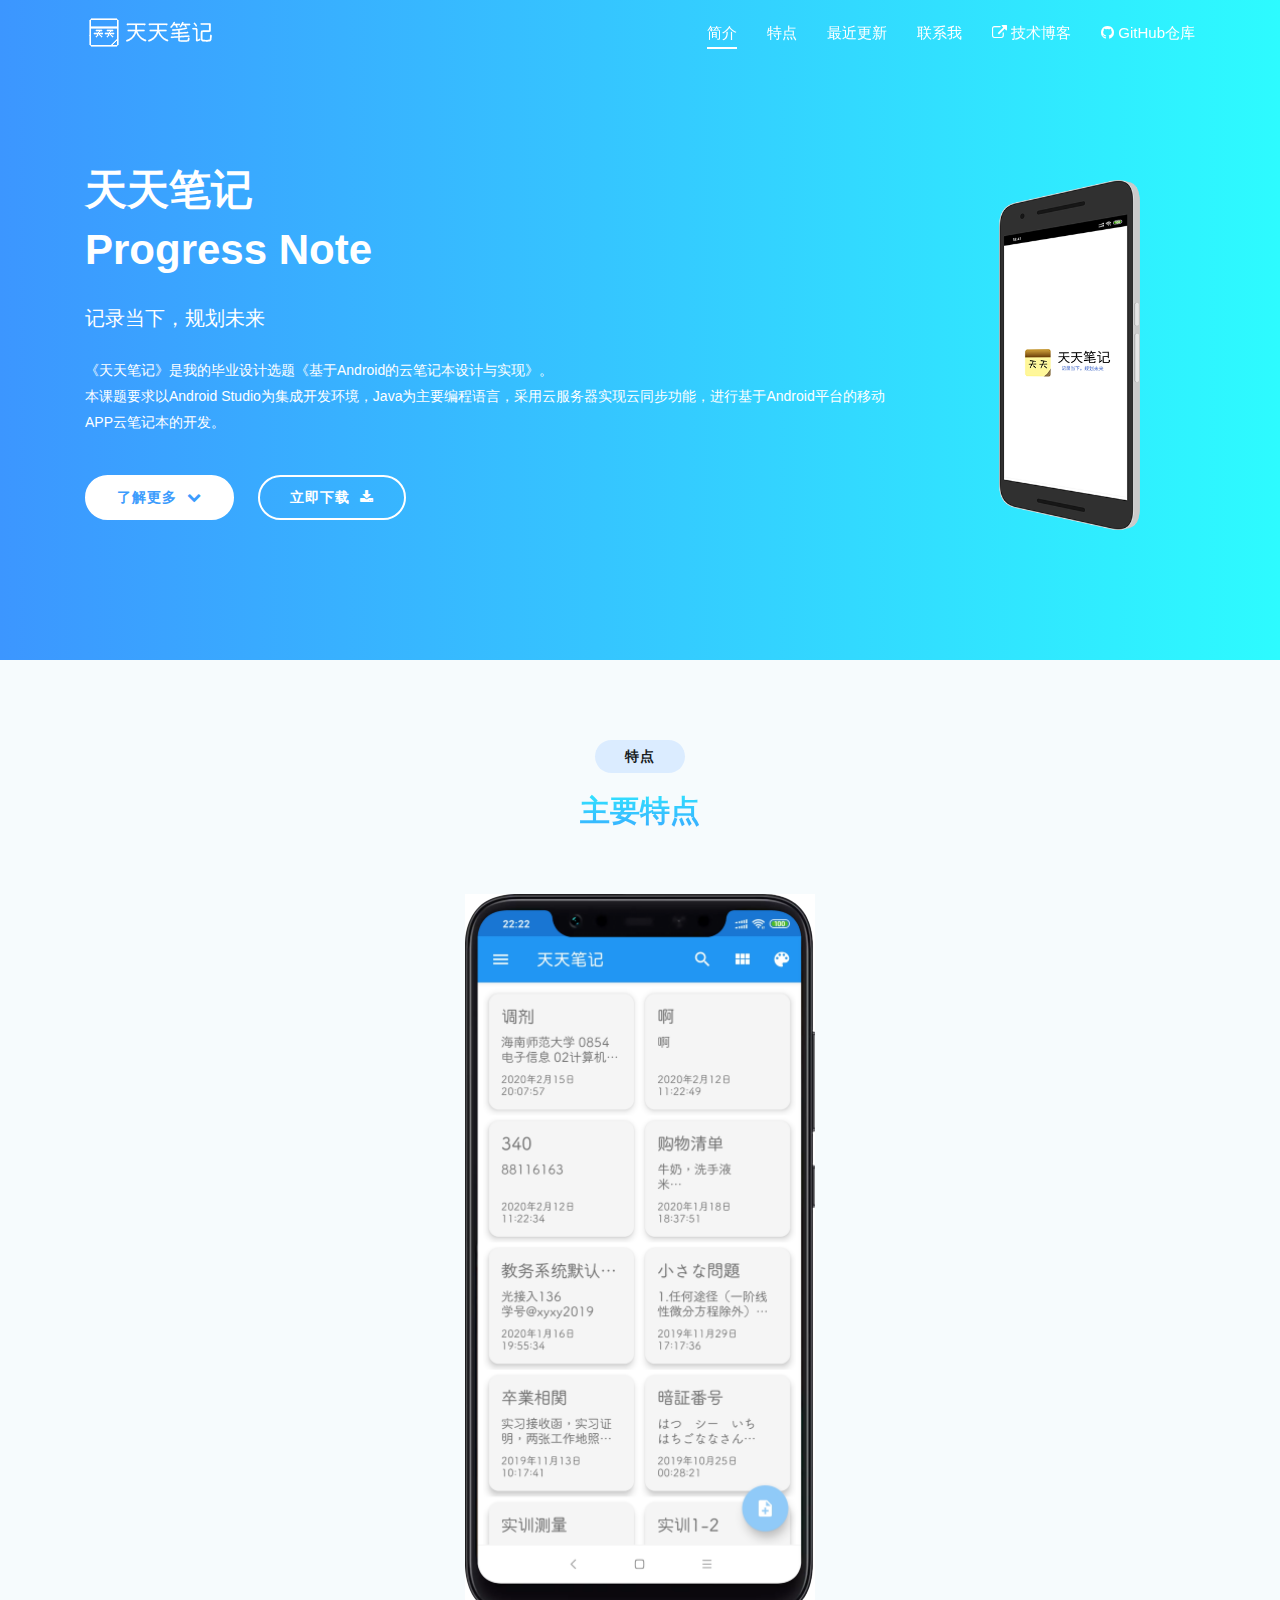
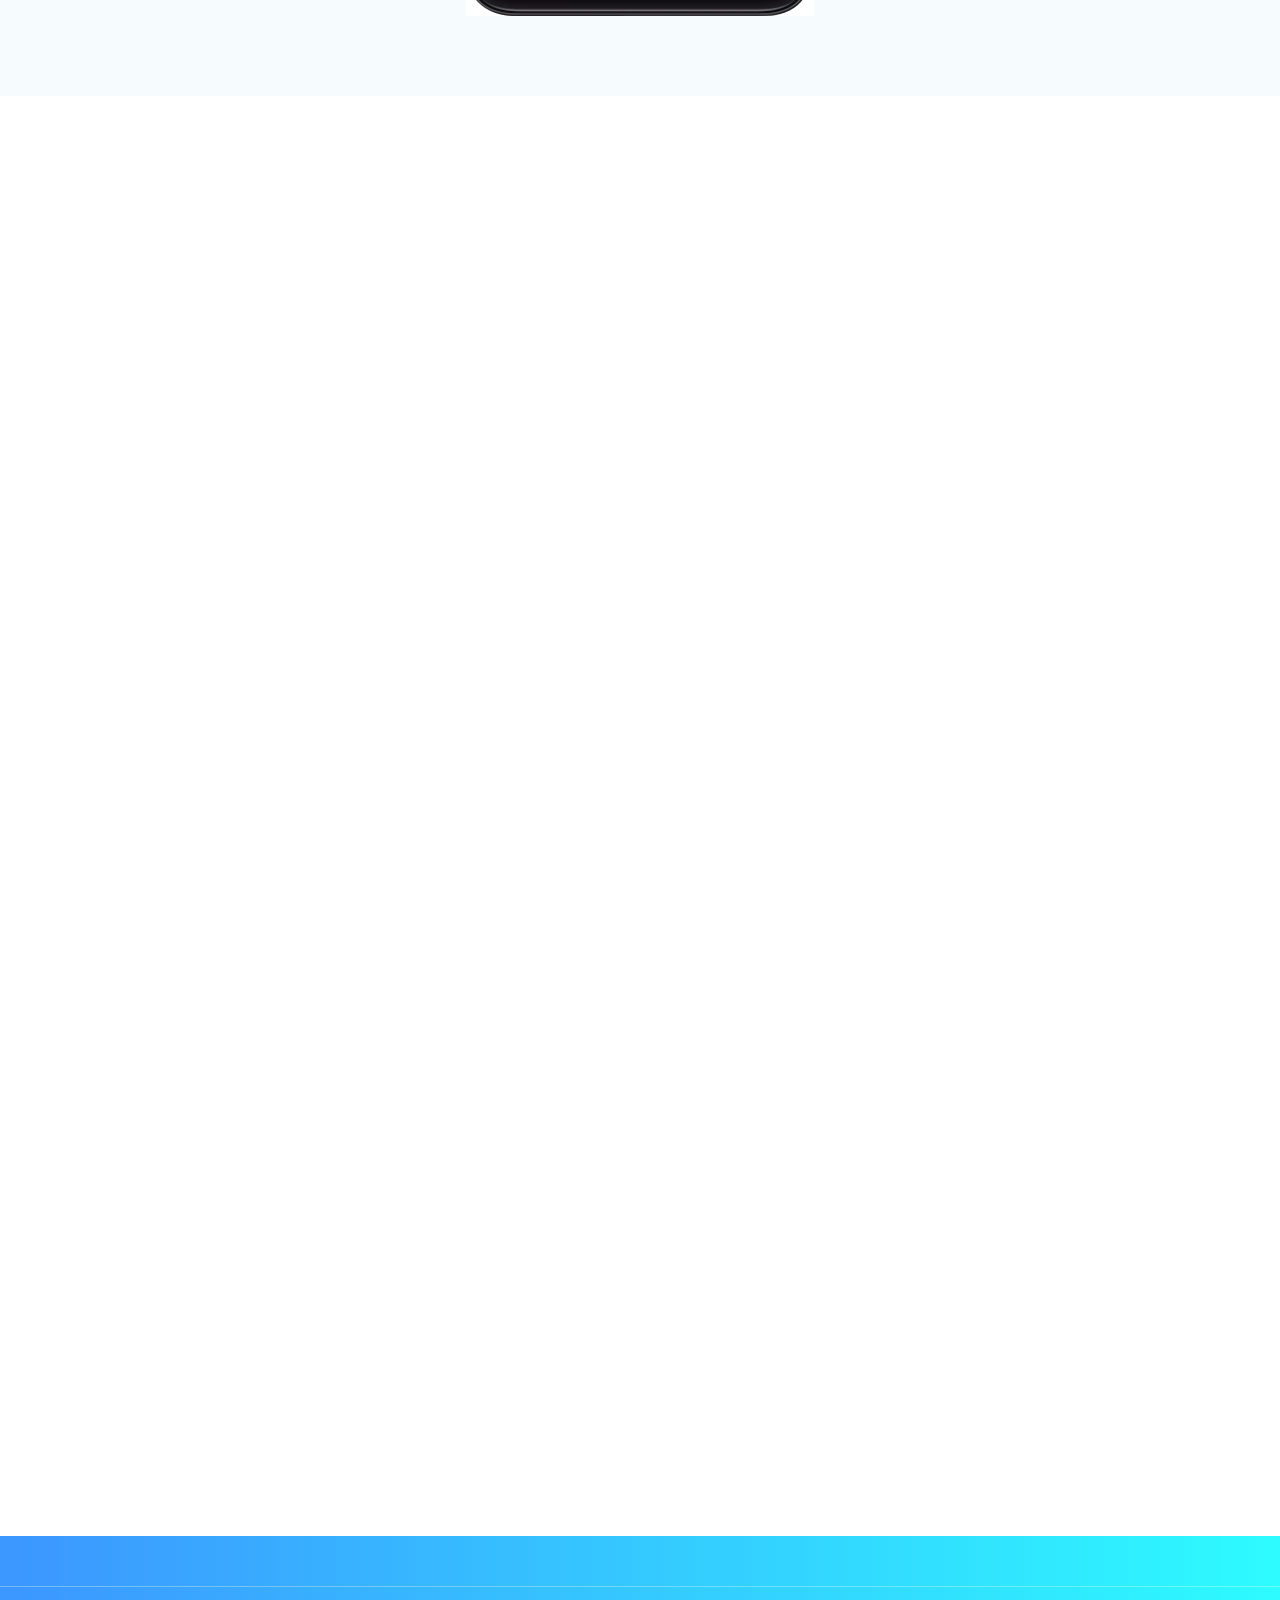
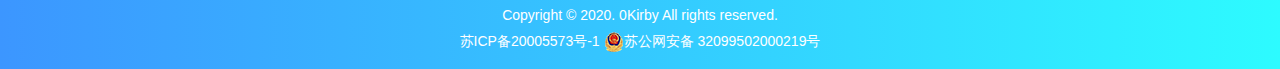
==== index.html @ beb55869 "use font-awesome cdn" ====
<!DOCTYPE html>
<html lang="zh-Hans-CN">

<head>
	<!-- Required meta tags -->
	<meta charset="utf-8">
	<meta name="viewport" content="width=device-width, initial-scale=1, shrink-to-fit=no">
	<meta name="keywords" content="天天笔记, 云笔记, 笔记">
	<meta name="description" content="天天笔记（ProgressNote）的官方网站">
	<meta name="viewport" content="width=device-width, initial-scale=1, maximum-scale=1">
	<title>天天笔记</title>

	<!-- Bootstrap CSS -->
	<link rel="stylesheet" href="https://cdnjs.loli.net/ajax/libs/font-awesome/4.7.0/css/font-awesome.min.css">
	<link rel="stylesheet" href="css/bootstrap.min.css">
	<link rel="stylesheet" href="css/owl.carousel.css">
	<link rel="stylesheet" href="css/owl.theme.css">
	<link rel="stylesheet" href="css/animate.min.css">
	<link rel="stylesheet" href="css/magnific-popup.css">
	<link rel="stylesheet" href="css/nivo-lightbox.css">
	<link rel="stylesheet" href="css/main.css">
	<link rel="stylesheet" href="css/responsive.css">

</head>

<body>

	<!-- Header Section Start -->
	<header id="home" class="hero-area-2">
		<div class="overlay"></div>
		<nav class="navbar navbar-expand-md bg-inverse fixed-top scrolling-navbar">
			<div class="container">
				<a href="index.html" class="navbar-brand"><img src="img/logo.png" alt=""></a>
				<button class="navbar-toggler" type="button" data-toggle="collapse" data-target="#navbarCollapse"
					aria-controls="navbarCollapse" aria-expanded="false" aria-label="Toggle navigation">
					<i class="fa fa-ellipsis-h"></i>
				</button>
				<div class="collapse navbar-collapse" id="navbarCollapse">
					<ul class="navbar-nav mr-auto w-100 justify-content-end">
						<li class="nav-item">
							<a class="nav-link page-scroll" href="#home">简介</a>
						</li>
						<li class="nav-item">
							<a class="nav-link page-scroll" href="#app-features">特点</a>
						</li>
						<li class="nav-item">
							<a class="nav-link page-scroll" href="#update">最近更新</a>
						</li>
						<li class="nav-item">
							<a class="nav-link page-scroll" href="#contact">联系我</a>
						</li>
						<li class="nav-item">
							<a href="https://blog.zerokirby.cn" class="nav-link "><i class="fa fa-external-link"></i>
								技术博客</a>
						</li>
						<li class="nav-item">
							<a href="https://github.com/0Kirby/ProgressNote" class="nav-link "><i
									class="fa fa-github"></i> GitHub仓库</a>
						</li>
					</ul>
				</div>
			</div>
		</nav>
		<div class="container">
			<div class="row space-100">
				<div class="col-lg-9 col-md-12 col-xs-12">
					<div class="contents wow fadeInLeft" data-wow-delay="0.9s">
						<h2 class="head-title">天天笔记<br>Progress Note</h2>
						<p style="font-size:20px">记录当下，规划未来</p>
						<p><br></p>
						<p>《天天笔记》是我的毕业设计选题《基于Android的云笔记本设计与实现》。<br>
							本课题要求以Android Studio为集成开发环境，Java为主要编程语言，采用云服务器实现云同步功能，进行基于Android平台的移动APP云笔记本的开发。</p>
						<div class="header-button">
							<a href="#app-features" class="btn btn-border-filled page-scroll">
								了解更多<i class="fa fa-chevron-down"></i></a>
							<a href id="downloadLink"="https://www.lanzous.com/b00z6tqre" class="btn btn-border">立即下载<i
									class="fa fa-download"></i></a>
						</div>
					</div>
				</div>
				<div class="col-lg-3 col-md-12 col-xs-12">
					<div class="intro-img wow fadeInRight" data-wow-delay="0.9s">
						<img src="img/intro-mobile.png" alt="">
					</div>
				</div>
			</div>
		</div>
	</header>
	<!-- Header Section End -->

	<div id="app-features" class="section">
		<div class="container">
			<div class="section-header">
				<p class="btn btn-subtitle wow fadeInDown animated" data-wow-delay="0.2s"
					style="visibility: visible;-webkit-animation-delay: 0.2s; -moz-animation-delay: 0.2s; animation-delay: 0.2s;">
					特点</p>
				<h2 class="section-title wow fadeIn animated" data-wow-delay="0.2s"
					style="visibility: visible;-webkit-animation-delay: 0.2s; -moz-animation-delay: 0.2s; animation-delay: 0.2s;">
					主要特点</h2>
			</div>
			<div class="row">
				<div class="col-lg-4 col-md-12 col-xs-12">
					<div class="content-left text-right wow fadeInLeft" data-wow-delay="0.9s">
						<div class="box-item left">
							<span class="icon">
								<i class="fa fa-users"></i>
							</span>
							<div class="text">
								<h4>界面友好</h4>
								<p>采用原生Android UI开发，只包含应有的操作，简洁高效</p>
							</div>
						</div>
						<div class="box-item left">
							<span class="icon">
								<i class="fa fa-cloud"></i>
							</span>
							<div class="text">
								<h4>极速同步</h4>
								<p>节点设在国内，秒速进行联网操作，方便全国用户使用</p>
							</div>
						</div>
						<div class="box-item left">
							<span class="icon">
								<i class="fa fa-check-square-o"></i>
							</span>
							<div class="text">
								<h4>兼容性强</h4>
								<p>从Android 5.0(21)直至最新的Android Q(29),均能完美支持</p>
							</div>
						</div>
					</div>
				</div>
				<div class="col-lg-4 col-md-12 col-xs-12">
					<div class="show-box wow fadeIn data-wow-delay=0.9s">
						<img src="img/features/app.png" alt="">
					</div>
				</div>
				<div class="col-lg-4 col-md-12 col-xs-12">
					<div class="content-right text-left wow fadeInRight" data-wow-delay="0.9s">
						<div class="box-item right">
							<span class="icon">
								<i class="fa fa-lock"></i>
							</span>
							<div class="text">
								<h4>安全可靠</h4>
								<p>采用SSL加密，保证整个传输过程中的数据安全</p>
							</div>
						</div>
						<div class="box-item right">
							<span class="icon">
								<i class="fa fa-smile-o"></i>
							</span>
							<div class="text">
								<h4>交互完善</h4>
								<p>进行某些操作时(如删除笔记等)会提示用户是否继续，防止误操作</p>
							</div>
						</div>
						<div class="box-item right">
							<span class="icon">
								<i class="fa fa-code"></i>
							</span>
							<div class="text">
								<h4>完全开源</h4>
								<p>开放源代码，和大家一起共同把软件做得更好</p>
							</div>
						</div>
					</div>
				</div>
			</div>
		</div>
	</div>

	<!-- Update Section Start -->
	<div id="update" class="section">
		<div class="container">
			<div class="row mt">
				<div class="col-lg-6 col-md-12 col-sm-12">
					<div class="text-wrapper wow fadeInRight" data-wow-delay="0.9s">
						<div>
							<p class="btn btn-subtitle">最近更新</p>
							<h3 id="versionName"></h3>
							<h3 id="releaseDate"></h3>
							<div id="releaseNote"></div>
						</div>
					</div>
				</div>
				<div class="col-lg-6 col-md-12 col-sm-12">
					<div class="img-thumb wow fadeInLeft" data-wow-delay="1.2s">
						<img class="img-fluid" src="img/features/img.jpg" alt="">
					</div>
				</div>
			</div>
		</div>
	</div>
	<!-- Update Section End -->

	<div id="contact" class="content">
		<div class="container">
			<div class="row">
				<div class="col-lg-12">
					<div class="text-wrapper wow fadeInUp" data-wow-delay="0.9s">
						<div>
							<p class="btn btn-subtitle">联系我</p>
							<ul class="contact">
								<li><a class="blue" href="http://wpa.qq.com/msgrd?v=3&uin=623768813&site=qq&menu=yes"><i
											class="fa fa-qq"></i>&nbsp;&nbsp;&nbsp;&nbsp;623768813</a></li>
								<li style="font-size: 20px;"><a class="blue" href="mailto:jty.1234567890@163.com"><i
											class="fa fa-envelope-o"></i>&nbsp;&nbsp;&nbsp;&nbsp;jty.1234567890@163.com</a>
								</li>
								<li><a class="blue" href="https://github.com/0Kirby"><i
											class="fa fa-github"></i>&nbsp;&nbsp;&nbsp;&nbsp;0Kirby</a></li>
							</ul>
						</div>
					</div>

				</div> <!-- end of col -->
			</div> <!-- end of row -->
			<div class="row">
				<div class="col-lg-6 offset-lg-3">
				</div> <!-- end of col -->
			</div> <!-- end of row -->
		</div> <!-- end of container -->
	</div>


	<!-- Footer Section Start -->
	<footer>
		<!-- Footer Area Start -->
		<section class="footer-Content">
			<!-- Copyright Start  -->
			<div class="copyright">
				<div class="container">
					<div class="row">
						<div class="col-md-12">
							<div class="site-info text-center">
								<p>Copyright &copy; 2020. 0Kirby All rights reserved.</p>
								<p>
									<a href="http://www.beian.miit.gov.cn/" target="_blank"
										class="text">苏ICP备20005573号-1</a>
									<a href="http://www.beian.gov.cn/portal/registerSystemInfo?recordcode=32099502000219"
										target="_blank" class="text"><img src="/img/beian.png" />苏公网安备 32099502000219号
									</a></p>
							</div>
						</div>
					</div>
				</div>
			</div>
			<!-- Copyright End -->
		</section>
		<!-- Footer area End -->

	</footer>
	<!-- Footer Section End -->

	<!-- Go To Top Link -->
	<a href="#" class="back-to-top">
		<i class="fa fa-chevron-up"></i>
	</a>

	<!-- Preloader -->
	<div id="preloader">
		<div class="loader" id="loader-1"></div>
	</div>
	<!-- End Preloader -->

	<!-- jQuery first, then Tether, then Bootstrap JS. -->
	<script src="js/jquery.min.js"></script>
	<script src="js/popper.min.js"></script>
	<script src="js/bootstrap.min.js"></script>
	<script src="js/owl.carousel.min.js"></script>
	<script src="js/jquery.mixitup.min.js"></script>
	<script src="js/jquery.nav.js"></script>
	<script src="js/scrolling-nav.js"></script>
	<script src="js/jquery.easing.min.js"></script>
	<script src="js/wow.js"></script>
	<script src="js/jquery.counterup.min.js"></script>
	<script src="js/nivo-lightbox.js"></script>
	<script src="js/jquery.magnific-popup.min.js"></script>
	<script src="js/waypoints.min.js"></script>
	<script src="js/main.js"></script>
	<script src="js/get-json.js"></script>

</body>

</html>
---- css/main.css ----
/*
Theme Name:       Proton - Bootstrap 4 Template
Author:           UIdeck
Author URI:       http://uideck.com
Text Domain:      UIdeck
Domain Path:      /languages/
*/
/*TABLE OF CONTENT */
/* CORE: */
/* ____Bootstrap */
/* ____Logo */
/* ____Icon */
/* ____Button */
/* ____Section */
/* ____Nav */
/* ____Header */
/* ____Footer */
/* MODULES: */
/* ____Carouse Slider */
/* ____Features */
/* ____Counter */
/* ____Screenshots */
/* ____Team */
/* ____Testimonial */
/* ____Download */
/* ____Subscribe */
/* ____Pricing-table */
/* ____Blog */
/* ____Contact*/
/* ==========================================================================
   GENERAL
   ========================================================================== */
body {
  font-family: sans-serif;
  color: #a0a6ad;
  font-size: 14px;
  font-weight: 400;
  background: #fff;
  overflow-x: hidden;
}

html {
  overflow-x: hidden;
}

p {
  font-size: 14px;
  color: #a0a6ad;
  line-height: 26px;
  font-family: sans-serif;
  margin-bottom: 0;
}

a:hover, a:focus {
  color: #3c9cfd;
}

a {
  color: #3c9cfd;
  -webkit-transition: all 0.3s ease-in-out;
  -moz-transition: all 0.3s ease-in-out;
  -o-transition: all 0.3s ease-in-out;
  transition: all 0.3s ease-in-out;
}

h1, h2, h3, h4, h5 {
  font-family: 'Poppins', sans-serif;
  font-size: 40px;
  font-weight: 700;
  color: #191c1e;
}

ul {
  margin: 0;
  padding: 0;
}

ul li {
  list-style: none;
}

a:hover,
a:focus {
  text-decoration: none;
  outline: none;
}

a:not([href]):not([tabindex]) {
  color: #fff;
}

a:not([href]):not([tabindex]):focus, a:not([href]):not([tabindex]):hover {
  color: #fff;
}

.bg-transparent {
  background: transparent !important;
}

.bg-defult {
  background: #3c9cfd !important;
}

/* ==========================================================================
   Section Title
   ========================================================================== */
.section {
  padding: 80px 0 65px;
}

.section-header {
  color: #fff;
  margin-bottom: 50px;
  text-align: center;
  position: relative;
}

.section-header .section-title {
  font-size: 30px;
  margin-bottom: 20px;
  font-family: 'Poppins', sans-serif;
  font-weight: 600;
  -webkit-background-clip: text;
  -webkit-text-fill-color: transparent;
  background-clip: text;
  text-fill-color: transparent;
  background-color: #2dfbff;
  background-image: -webkit-linear-gradient(bottom right, #3c96ff, #2dfbff);
  background-image: -o-linear-gradient(bottom right, #3c96ff, #2dfbff);
  background-image: linear-gradient(to top left, #3c96ff, #2dfbff);
  position: relative;
}

/* ==========================================================================
   Buttons
   ========================================================================== */
.btn {
  font-size: 14px;
  padding: 10px 30px;
  border-radius: 30px;
  font-family: 'Poppins', sans-serif;
  letter-spacing: 1px;
  font-weight: 600;
  color: #fff;
  border: none;
  text-transform: uppercase;
  -webkit-transition: all 0.3s ease-in-out;
  -moz-transition: all 0.3s ease-in-out;
  -o-transition: all 0.3s ease-in-out;
  transition: all 0.3s ease-in-out;
  display: inline-block;
}

.btn:focus,
.btn:active {
  box-shadow: none;
  outline: none;
}

.btn-common {
  background-image: -moz-linear-gradient(0deg, #3c96ff 0%, #2dfbff 100%);
  background-image: -webkit-linear-gradient(0deg, #3c96ff 0%, #2dfbff 100%);
  background-image: -ms-linear-gradient(0deg, #3c96ff 0%, #2dfbff 100%);
  position: relative;
  z-index: 1;
}

.btn-common:hover {
  color: #fff;
  box-shadow: 0px 8px 9px 0px rgba(96, 94, 94, 0.17);
}

.btn-effect {
  overflow: hidden;
}

.btn-effect:after {
  content: '';
  position: absolute;
  width: 0;
  height: 100%;
  z-index: 1;
  left: 0;
  top: 0;
  background: rgba(0, 0, 0, 0.1);
  -webkit-transition: all 0.3s ease;
  -moz-transition: all 0.3s ease;
  transition: all 0.3s ease;
}

.btn-effect:hover:after {
  width: 100%;
}

.btn-border {
  border-style: solid;
  border-width: 2px;
  cursor: pointer;
  background-color: transparent;
  border-color: #3c9cfd;
  color: #3c9cfd;
}

.btn-border:hover {
  box-shadow: 0px 8px 9px 0px rgba(96, 94, 94, 0.17);
}

.btn-border-filled {
  cursor: pointer;
  background-color: #fff;
  border: 2px solid #fff;
  color: #3c9cfd;
}

.btn-border-filled:hover {
  color: #3c9cfd;
  background-color: #ffffff;
  box-shadow: 0px 8px 9px 0px rgba(96, 94, 94, 0.17);
}

.btn-lg {
  padding: 14px 33px;
  text-transform: uppercase;
  font-size: 16px;
}

.btn-rm {
  color: #3c9cfd;
  padding: 10px 0;
  text-transform: capitalize;
  font-size: 16px;
}

.btn-rm i {
  vertical-align: middle;
}

.btn-trial {
  background: #fff;
  color: #191c1e;
  padding: 5px 20px;
  margin-left: 30px;
}

.btn-trial:hover,
.btn-trial:active,
.btn-trial:focus {
  color: #3c9cfd;
}

.btn-apple {
  border-width: 2px;
  border-color: #3c96ff;
  border-style: solid;
  background: linear-gradient(to right, #3c96ff 0%, #2dfbff 100%);
  -webkit-background-clip: text;
  -webkit-text-fill-color: transparent;
  transition: all 0.3s ease-in-out;
  -moz-transition: all 0.3s ease-in-out;
  -webkit-transition: all 0.3s ease-in-out;
  -o-transition: all 0.3s ease-in-out;
}

.btn-apple i {
  background: linear-gradient(to right, #3c96ff 0%, #2dfbff 100%);
  -webkit-background-clip: text;
  -webkit-text-fill-color: transparent;
}

.btn-apple:hover,
.btn-apple:active,
.btn-apple:focus {
  background: linear-gradient(to right, #3c96ff 0%, #2dfbff 100%) !important;
  -webkit-background-clip: text !important;
  -webkit-text-fill-color: transparent !important;
}

button:focus {
  outline: none !important;
}

.btn-border-fill {
  background: #fff;
  border-color: #fff;
  color: #3c9cfd;
}

.btn-subtitle {
  color: #191c1e;
  font-family: 'Poppins', sans-serif;
  background: #dbecff;
  text-align: center;
  border-radius: 30px;
  padding: 6px 30px;
  text-transform: uppercase;
  font-weight: 700;
  margin-bottom: 20px;
  font-size: 14px;
}

.clear {
  clear: both;
}

.mt {
  margin-top: 80px;
}

.mt-30 {
  margin-top: 30px;
}

.mb-30 {
  margin-bottom: 30px;
}

.mb-50 {
  margin-bottom: 50px;
}

.padding-0 {
  padding: 0;
}

/* ==========================================================================
   Social Iocns
   ========================================================================== */
.social-icons {
  margin-bottom: 20px;
}

.social-icons ul {
  margin: 0;
  padding: 0;
  list-style: none;
}

.social-icons ul li {
  display: inline;
}

.social-icons ul li a {
  display: inline-block;
  margin-left: 5px;
  margin-right: 5px;
  margin-bottom: 15px;
  border-radius: 4px;
  border: 1px solid rgba(255, 254, 254, 0.07);
  line-height: 40px;
  width: 40px;
  height: 40px;
  text-align: center;
  font-size: 16px;
}

.social-icons ul li a:hover {
  color: #fff;
}

.facebook a {
  color: #4867AA;
}

.facebook a:hover {
  background: #4867AA;
}

.twitter a {
  color: #1DA1F2;
}

.twitter a:hover {
  background: #1DA1F2;
}

.google-plus a {
  color: #DD4D42;
}

.google-plus a:hover {
  background: #DD4D42;
}

.youtube a {
  color: #DF2926;
}

.youtube a:hover {
  background: #DF2926;
}

.linkedin a {
  color: #007BB6;
}

.linkedin a:hover {
  background: #007BB6;
}

.pinterest a {
  color: #BD081C;
}

.pinterest a:hover {
  background: #BD081C;
}

.dribbble a {
  color: #EA4C89;
}

.dribbble a:hover {
  background: #EA4C89;
}

.behance a {
  color: #0B7CFF;
}

.behance a:hover {
  background: #0B7CFF;
}

/* Preloader */
#preloader {
  position: fixed;
  top: 0;
  left: 0;
  right: 0;
  bottom: 0;
  background-color: #fff;
  z-index: 9999999;
}

.loader {
  top: 50%;
  width: 50px;
  height: 50px;
  border-radius: 100%;
  position: relative;
  margin: 0 auto;
}

#loader-1:before, #loader-1:after {
  content: "";
  position: absolute;
  top: -10px;
  left: -10px;
  width: 100%;
  height: 100%;
  border-radius: 100%;
  border: 7px solid transparent;
  border-top-color: #3c9cfd;
}

#loader-1:before {
  z-index: 100;
  animation: spin 2s infinite;
}

#loader-1:after {
  border: 7px solid #fafafa;
}

@keyframes spin {
  0% {
    -webkit-transform: rotate(0deg);
    -ms-transform: rotate(0deg);
    -o-transform: rotate(0deg);
    transform: rotate(0deg);
  }
  100% {
    -webkit-transform: rotate(360deg);
    -ms-transform: rotate(360deg);
    -o-transform: rotate(360deg);
    transform: rotate(360deg);
  }
}

/* ========================================================================== 
   Scroll To Up 
   ========================================================================== */
.back-to-top {
  display: none;
  position: fixed;
  bottom: 18px;
  right: 15px;
  width: 45px;
  height: 45px;
  line-height: 50px;
  cursor: pointer;
  text-align: center;
  border-radius: 4px;
  background-color: white;
  box-shadow: 0px 8px 9px 0px rgba(96, 94, 94, 0.17);
}

.back-to-top i {
  background: linear-gradient(to right, #3c96ff 0%, #2dfbff 100%);
  -webkit-background-clip: text;
  font-size: 20px;
  -webkit-transition: all 0.3s ease-in-out;
  -moz-transition: all 0.3s ease-in-out;
  -o-transition: all 0.3s ease-in-out;
  transition: all 0.3s ease-in-out;
}

/* ==========================================================================
   Navbar Style
   ========================================================================== */
.logo-menu a {
  font-size: 20px;
  color: #fff;
}

.menu-bg {
  background: -webkit-linear-gradient(left, #3c96ff 0%, #2dfbff 100%) !important;
  background: linear-gradient(to right, #3c96ff 0%, #2dfbff 100%) !important;
  box-shadow: 0 0 7px 1px rgba(0, 0, 0, 0.1);
  z-index: 9999;
  padding: 5px;
}

.menu-bg .menu-button {
  top: 0;
}

.menu-bg .menu-button:hover {
  cursor: pointer;
  color: #3c9cfd;
}

.menu-bg .logo-menu a {
  color: #3c9cfd;
}

.menu-bg .navbar-nav .nav-link {
  color: #ffffff !important;
}

.menu-bg .navbar-nav .nav-link:hover {
  color: #ffffff !important;
}

.menu-bg .navbar-nav .active {
  color: #ffffff !important;
}

.navbar-expand-md .navbar-nav .nav-link {
  color: #fff;
  font-size: 15px;
  padding: 5px 0px;
  margin-left: 30px;
  font-family: 'Poppins', sans-serif;
  position: relative;
}

.navbar-expand-md .navbar-nav .nav-link:before {
  content: '';
  position: absolute;
  bottom: 0;
  left: 0;
  width: 0;
  height: 2px;
  background: #ffffff;
  -webkit-transition: 0.3s;
  -moz-transition: 0.3s;
  transition: 0.3s;
}

.navbar-expand-md .navbar-nav .active::before,
.navbar-expand-md .navbar-nav .nav-link:hover::before {
  width: 100%;
}

.navbar-brand {
  color: #fff;
}

.navbar-expand-md .navbar-nav .nav-link:focus,
.navbar-expand-md .navbar-nav .nav-link:hover,
.navbar-expand-md .navbar-nav .nav-link:hover:before {
  color: #ffffff;
}

.navbar-expand-md .navbar-nav .active > .nav-link,
.navbar-expand-md .navbar-nav .nav-link.active,
.navbar-expand-md .navbar-nav .nav-link.active:before,
.navbar-expand-md .navbar-nav .nav-link.open,
.navbar-expand-md .navbar-nav .open > .nav-link {
  color: #ffffff;
}

.navbar-expand-md .navbar-toggler {
  background: transparent;
  border: 1px solid #fff;
  border-radius: 3px;
  margin: 5px;
  cursor: pointer;
  float: right;
}

.navbar-expand-md .navbar-toggler i {
  color: #fff !important;
}

.navbar-expand-md .navbar-toggler:focus {
  outline: none;
}

/* ==========================================================================
   Hero Area
   ========================================================================== */
.hero-area {
  background: #3c96ff;
  background-size: cover;
  color: #fff;
  overflow: hidden;
  position: relative;
}

.hero-area .overlay {
  position: absolute;
  width: 100%;
  height: 100%;
  top: 0px;
  left: 0px;
  background-image: -moz-linear-gradient(0deg, #3c96ff 0%, #2dfbff 100%);
  background-image: -webkit-linear-gradient(0deg, #3c96ff 0%, #2dfbff 100%);
  background-image: -ms-linear-gradient(0deg, #3c96ff 0%, #2dfbff 100%);
}

.hero-area .contents {
  padding: 160px 0 140px;
}

.hero-area .contents h2 {
  color: #fff;
  font-size: 42px;
  font-weight: 600;
  line-height: 60px;
  margin-bottom: 25px;
}

.hero-area .contents p {
  color: #fff;
  font-size: 14px;
  line-height: 26px;
}

.hero-area .contents .btn {
  margin-top: 40px;
  margin-right: 20px;
  text-transform: uppercase;
}

.hero-area .contents .btn-border {
  border: 2px solid #fff;
  color: #fff;
}

.hero-area .intro-img {
  padding: 148px 0 0px;
}

.hero-area .intro-img img {
  display: block;
  height: auto;
  max-width: 100%;
}

/* ==========================================================================
 Hero Production version
 ========================================================================== */
.hero-area-2 {
  color: #fff;
  overflow: hidden;
  position: relative;
}

.hero-area-2 .overlay {
  position: absolute;
  width: 100%;
  height: 100%;
  top: 0px;
  left: 0px;
  background-image: -moz-linear-gradient(0deg, #3c96ff 0%, #2dfbff 100%);
  background-image: -webkit-linear-gradient(0deg, #3c96ff 0%, #2dfbff 100%);
  background-image: -ms-linear-gradient(0deg, #3c96ff 0%, #2dfbff 100%);
}

.hero-area-2 .contents {
  padding: 160px 0 140px;
}

.hero-area-2 .contents h2 {
  color: #fff;
  font-size: 42px;
  line-height: 60px;
  margin-bottom: 25px;
  font-weight: 600;
}

.hero-area-2 .contents p {
  color: #fff;
  font-size: 14px;
  line-height: 26px;
}

.hero-area-2 .contents .btn {
  margin-top: 40px;
  margin-right: 20px;
  text-transform: uppercase;
}

.hero-area-2 .contents .btn-border {
  border: 2px solid #fff;
  color: #fff;
}

.hero-area-2 .intro-img {
  padding: 180px 0 0px;
}

.hero-area-2 .intro-img img {
  display: block;
  height: auto;
  max-width: 100%;
}

/* ==========================================================================
   About 
   ========================================================================== */
#about {
  padding-bottom: 80px !important;
}

#about .about-content {
  height: 100%;
  width: 100%;
  display: table;
}

#about .about-content > div {
  vertical-align: middle;
  display: table-cell;
}

#about .about-content h3 {
  font-size: 30px;
  font-weight: 700;
}

#about .about-content h5 {
  font-size: 15px;
  color: #999;
  margin-bottom: 20px;
}

#about .about-content p {
  font-size: 15px;
  margin-bottom: 10px;
}

#about .about-content .btn {
  margin-top: 15px;
}

#carousel-screen {
  margin-top: 15px;
}

/* ==========================================================================
   Clients 
   ========================================================================== */
#clients {
  background: #ffffff;
}

#clients .client-item-wrapper {
  text-align: center;
  margin-bottom: 15px;
  -moz-transition: all .6s ease;
  -webkit-transition: all .6s ease;
  transition: all .6s ease;
}

#clients .client-item-wrapper img {
  width: 70%;
  opacity: 0.5;
}

#clients #clients-scroller img:hover {
  opacity: 1.0;
}

#clients #clients-scroller .owl-pagination {
  display: none;
}

/* ==========================================================================
    download
   ========================================================================== */
#download {
  background: #f6fbfd;
  padding: 80px 0 0px;
}

#download .download-wrapper {
  padding: 0px 30px;
}

#download .download-wrapper .download-text h4 {
  font-size: 36px;
}

#download .btn {
  margin: 20px 20px 0px 0px;
  text-align: left;
}

/* ==========================================================================
   Video promo Style
   ========================================================================== */
.video-promo {
  background-image: -moz-linear-gradient(0deg, #3c96ff 0%, #2dfbff 100%);
  background-image: -webkit-linear-gradient(0deg, #3c96ff 0%, #2dfbff 100%);
  background-image: -ms-linear-gradient(0deg, #3c96ff 0%, #2dfbff 100%);
}

.video-promo .video-promo-content {
  color: #fff;
  margin-bottom: 15px;
}

.video-promo .video-promo-content .video-popup {
  width: 80px;
  height: 80px;
  background: #fff;
  line-height: 80px;
  text-align: center;
  border: 3px solid #fff;
  color: #3c9cfd;
  border-radius: 50%;
  display: inline-block;
  font-size: 26px;
}

.video-promo .video-promo-content .video-popup:hover {
  box-shadow: 0px 8px 9px 0px rgba(96, 94, 94, 0.17);
}

.video-promo .video-promo-content h2 {
  color: #fff;
  font-size: 30px;
  text-transform: uppercase;
}

.video-promo .video-promo-content p {
  color: #fff;
}

/* ==========================================================================
   Screenshot Style
   ========================================================================== */
#screenshots {
  padding-bottom: 80px !important;
}

#screenshots .screenshot-thumb {
  margin: 15px;
  text-align: center;
}

#screenshots .screens-slider {
  position: relative;
}

#screenshots .screens-slider .item img {
  max-width: 100%;
  height: auto;
}

#screenshots .screens-slider .owl-controls .owl-buttons {
  position: relative;
  top: -155px;
  left: 0;
}

#screenshots .screens-slider .owl-controls .owl-buttons div.owl-prev {
  float: left;
  margin-left: -50px;
}

#screenshots .screens-slider .owl-controls .owl-buttons div.owl-next {
  float: right !important;
  margin-right: -50px;
}

/* ==========================================================================
   Offer area
   ========================================================================== */
.offer-area {
  background: #f6fbfd;
}

.offer-area h2 {
  font-size: 36px;
  margin-bottom: 30px;
}

/* Services Item */
.services-item {
  padding: 15px;
  background: #fff;
  position: relative;
  transition: all 0.3s ease-in-out;
  -moz-transition: all 0.3s ease-in-out;
  -webkit-transition: all 0.3s ease-in-out;
  -o-transition: all 0.3s ease-in-out;
}

.services-item .icon {
  margin-bottom: 20px;
}

.services-item .icon i {
  font-size: 42px;
  line-height: 60px;
  background: linear-gradient(to right, #3c96ff 0%, #2dfbff 100%);
  -webkit-background-clip: text;
  -webkit-text-fill-color: transparent;
  transition: all 0.3s ease-in-out;
  -moz-transition: all 0.3s ease-in-out;
  -webkit-transition: all 0.3s ease-in-out;
  -o-transition: all 0.3s ease-in-out;
}

.services-item h4 {
  font-size: 18px;
  font-weight: 600;
  margin-bottom: 15px;
}

.services-item p {
  margin: 0;
}

.feature-content {
  background: #f6fbfd;
}

.single-feature {
  background: #fff;
  margin: 15px 0;
  padding: 60px 50px;
  position: relative;
  border-radius: 3px;
  box-shadow: 0px 0px 16px rgba(131, 131, 131, 0.17);
  transition: all 0.3s ease 0s;
}

.single-feature i {
  font-size: 42px;
  background: linear-gradient(to right, #3c96ff 0%, #2dfbff 100%);
  -webkit-background-clip: text;
  -webkit-text-fill-color: transparent;
  display: inline-block;
  margin-bottom: 30px;
}

.single-feature h4 {
  font-size: 20px;
  font-weight: 400;
  margin-bottom: 15px;
  margin-top: 0;
  text-transform: capitalize;
}

.single-feature:hover {
  box-shadow: 0px 0px 16px rgba(131, 131, 131, 0.35);
}

/* ==========================================================================
 Features Section Start
 ========================================================================== */
#features {
  background: #f6fbfd;
}

#features .feature-thumb {
  margin-top: 15px;
}

#features .nav {
  position: relative;
  display: -ms-flexbox;
  display: -webkit-flex;
  display: -moz-flex;
  display: -ms-flex;
  display: flex;
  margin: 0 auto;
  padding: 0;
  max-width: 1200px;
}

#features .nav .nav-item {
  position: relative;
  z-index: 1;
  display: block;
  margin: 0;
  text-align: center;
  -webkit-flex: 1;
  -moz-flex: 1;
  -ms-flex: 1;
  flex: 1;
}

#features .nav .nav-item .nav-link {
  font-size: 20px;
  color: #a0a6ad;
  padding: 30px 0;
  line-height: 1;
  -webkit-transition: color 0.2s;
  -moz-transition: color 0.2s;
  transition: color 0.2s;
  border: none;
  background: transparent;
}

#features .nav .nav-item .nav-link i {
  font-size: 40px;
  margin-bottom: 5px;
  display: block;
  -webkit-transition: color 0.2s;
  -moz-transition: color 0.2s;
  transition: color 0.2s;
}

#features .nav-tabs {
  background: #f6fbfd;
  margin-top: -100px;
}

#features .nav-tabs .nav-item.show .nav-link,
#features .nav-tabs .nav-link.active {
  border-bottom: 1px solid #3c9cfd;
  color: #191c1e;
}

#features .nav-tabs .nav-item.show .nav-link i,
#features .nav-tabs .nav-link.active i {
  background: -webkit-linear-gradient(left, #3c96ff 0%, #2dfbff 100%);
  background: -o-linear-gradient(left, #3c96ff 0%, #2dfbff 100%);
  background: linear-gradient(to right, #3c96ff 0%, #2dfbff 100%);
  -webkit-background-clip: text;
  -webkit-text-fill-color: transparent;
}

#features .tab-content {
  margin-top: 15px;
  text-align: center;
}

#features .tab-content .tab-pane {
  padding: 20px 15px;
  font-size: 14px;
  line-height: 26px;
}

.text-wrapper {
  height: 100%;
  width: 100%;
  display: table;
}

.text-wrapper > div {
  vertical-align: middle;
  display: table-cell;
}

.text-wrapper h3 {
  font-size: 30px;
  font-weight: 700;
  margin-bottom: 20px;
}

.text-wrapper .btn-rm {
  margin-top: 15px;
}

/* ==========================================================================
  features-two
   ========================================================================== */
#features-two .img-thumb {
  margin-bottom: 15px;
}

/* ==========================================================================
    App Features Section Style
   ========================================================================== */
#app-features {
  background: #f6fbfd;
}

#app-features .content-left {
  position: relative;
}

#app-features .content-left span {
  float: right;
  margin-left: 25px;
}

#app-features .content-right {
  position: relative;
}

#app-features .content-right span {
  float: left;
  margin-right: 25px;
}

#app-features .box-item {
  margin: 120px 0;
}

#app-features .box-item .icon {
  text-align: center;
  margin: 0 15px;
  display: inline-block;
  width: 60px;
  height: 60px;
  border-radius: 50px;
  text-align: center;
  position: relative;
  background-image: -moz-linear-gradient(0deg, #3c96ff 0%, #2dfbff 100%);
  background-image: -webkit-linear-gradient(0deg, #3c96ff 0%, #2dfbff 100%);
  background-image: -ms-linear-gradient(0deg, #3c96ff 0%, #2dfbff 100%);
  z-index: 1;
  -webkit-transition: all 0.2s linear;
  -moz-transition: all 0.2s linear;
  -o-transition: all 0.2s linear;
  transition: all 0.2s linear;
}

#app-features .box-item .icon i {
  color: #fff;
  font-size: 24px;
  line-height: 60px;
  -webkit-transition: all 0.2s linear;
  -moz-transition: all 0.2s linear;
  -o-transition: all 0.2s linear;
  transition: all 0.2s linear;
}

#app-features .box-item .text h4 {
  font-weight: 700;
  font-size: 22px;
  margin-bottom: 15px;
  line-height: 22px;
}

#app-features .box-item .text p {
  font-size: 14px;
  line-height: 26px;
}

#app-features .content-left .text {
  margin-right: 90px;
}

#app-features .content-right .text {
  margin-left: 90px;
}

#app-features .show-box {
  text-align: center;
  margin: 15px 0;
}

#app-features .show-box img {
  width: 100%;
}

/* ==========================================================================
 Screens Section Start
 ========================================================================== */
.screens-shot {
  background: #f6fbfd;
}

#screens .owl-controls .owl-buttons {
  position: relative;
  top: -215px;
  left: 0;
}

#screens .owl-controls .owl-buttons div.owl-prev {
  float: left;
  margin-left: -60px;
}

#screens .owl-controls .owl-buttons div.owl-next {
  float: right !important;
  margin-right: -60px;
}

.owl-theme .owl-controls .owl-buttons div {
  width: 40px;
  height: 40px;
  display: block !important;
  background-image: -moz-linear-gradient(0deg, #3c96ff 0%, #2dfbff 100%) !important;
  background-image: -webkit-linear-gradient(0deg, #3c96ff 0%, #2dfbff 100%) !important;
  background-image: -ms-linear-gradient(0deg, #3c96ff 0%, #2dfbff 100%) !important;
  text-align: center;
  display: inline-block;
  opacity: 1 !important;
  transition: all 0.4s ease-in-out;
  -moz-transition: all 0.4s ease-in-out;
  -webkit-transition: all 0.4s ease-in-out;
  -o-transition: all 0.4s ease-in-out;
}

.owl-theme .owl-controls .owl-buttons div:hover {
  box-shadow: 0 5px 11px 0 rgba(0, 0, 0, 0.18), 0 4px 15px 0 rgba(0, 0, 0, 0.15);
  opacity: 0.8 !important;
}

.owl-theme .owl-controls .owl-buttons div i {
  color: #ffffff;
  font-size: 20px;
  line-height: 35px;
}

/* ==========================================================================
 Team Section
   ========================================================================== */
.single-team:hover .team-details {
  opacity: 1;
}

.single-team {
  position: relative;
  margin: 15px 0;
  border-radius: 4px;
  -webkit-transition: 0.5s;
  transition: 0.5s;
  box-shadow: 0px 0px 16px rgba(131, 131, 131, 0.17);
  border-radius: 0px;
  overflow: hidden;
}

.single-team .team-thumb {
  position: relative;
}

.single-team:hover {
  -webkit-transform: translateY(0px);
  transform: translateY(0px);
  box-shadow: 0px 0px 16px rgba(131, 131, 131, 0.35);
}

.single-team img {
  width: 100%;
}

.single-team .team-inner {
  -webkit-transition: 0.5s;
  transition: 0.5s;
}

.single-team .team-details {
  padding: 20px;
  width: 100%;
  text-align: left;
  -webkit-transition: 0.5s;
  -moz-transition: 0.5s;
  transition: 0.5s;
}

.single-team .team-details .team-title {
  margin-bottom: 5px;
  font-size: 18px;
  color: #263238;
}

.single-team .team-details p {
  font-size: 14px;
  margin-bottom: 0px;
}

.single-team .social-list {
  position: absolute;
  background-image: -moz-linear-gradient(0deg, #3c96ff 0%, #2dfbff 100%);
  background-image: -webkit-linear-gradient(0deg, #3c96ff 0%, #2dfbff 100%);
  background-image: -ms-linear-gradient(0deg, #3c96ff 0%, #2dfbff 100%);
  border-top-right-radius: 30px;
  bottom: 0;
  left: -40px;
  padding: 20px 0px;
  -webkit-transition: 0.5s;
  -moz-transition: 0.5s;
  transition: 0.5s;
}

.single-team .social-list li a {
  display: block;
  height: 34px;
  line-height: 34px;
  text-align: center;
  width: 40px;
  color: #fff;
  font-size: 16px;
  border-radius: 0px;
  -webkit-transition: 0.5s;
  -moz-transition: 0.5s;
  transition: 0.5s;
}

.single-team .social-list .facebook a:hover {
  background: #4867aa;
  color: #fff;
}

.single-team .social-list .twitter a:hover {
  background: #1da1f2;
  color: #fff;
}

.single-team .social-list .google-plus a:hover {
  background: #dd4d42;
  color: #fff;
}

.single-team .social-list .linkedin a:hover {
  background: #007bb6;
  color: #fff;
}

.single-team:hover .social-list {
  left: 0;
}

#testimonial {
  background: #f6fbfd;
  padding-bottom: 80px !important;
}

.testimonial-item {
  padding: 30px;
  margin: 15px;
  background: #fff;
  text-align: center;
  border-radius: 4px;
  box-shadow: 0px 0px 16px #ececec;
}

.testimonial-item .author {
  display: inline-block;
  margin-bottom: 20px;
}

.testimonial-item .author .img-thumb {
  float: left;
  overflow: hidden;
  position: relative;
}

.testimonial-item .author .img-thumb img {
  border-radius: 50%;
  width: 75%;
}

.testimonial-item .content-inner {
  overflow: hidden;
}

.testimonial-item .content-inner .description {
  width: 100%;
  margin-bottom: 10px;
}

.testimonial-item .content-inner span {
  color: #a0a6ad;
}

.testimonial-item .content-inner .author-info {
  padding: 3px 0;
}

.testimonial-item .content-inner .author-info h2 {
  font-size: 18px;
  font-weight: 500;
  line-height: 30px;
  margin-bottom: 0;
}

.testimonial-item .content-inner .author-info h2 a {
  color: #484848;
}

.testimonial-item .content-inner .author-info h2 a:hover {
  color: #3c9cfd;
}

.owl-pagination {
  position: absolute;
  width: 100%;
  left: 0;
  bottom: -20px;
}

.owl-theme .owl-controls .owl-page {
  display: inline-block;
  zoom: 1;
}

.owl-theme .owl-controls .owl-page span {
  display: block;
  width: 12px;
  height: 12px;
  margin: 2px 4px;
  filter: alpha(opacity=50);
  opacity: 1;
  border-radius: 30px;
  background: #fff;
  border: 2px solid #fff;
  box-shadow: 0px 0px 2px rgba(0, 0, 0, 0.2);
  transition: all 0.4s ease-in-out;
  -moz-transition: all 0.4s ease-in-out;
  -webkit-transition: all 0.4s ease-in-out;
  -o-transition: all 0.4s ease-in-out;
}

.owl-theme .owl-controls .owl-page.active span, .owl-theme .owl-controls.clickable .owl-page:hover span {
  background: #3c9cfd;
}

/* ==========================================================================
  Pricing Table
  ========================================================================== */
.pricing-table {
  padding: 30px;
  margin: 15px 0;
  text-align: center;
  border-radius: 5px;
  -webkit-transition: background-image 0.3s ease-out;
  -moz-transition: background-image 0.3s  ease-out;
  -o-transition: background-image 0.3s  ease-out;
  transition: background-image 0.3s  ease-out;
  box-shadow: 0px 0px 43px 0px rgba(131, 131, 131, 0.23);
}

.pricing-table .icon {
  margin-bottom: 10px;
}

.pricing-table .icon i {
  font-size: 42px;
}

.pricing-table .price {
  color: #263238;
  font-size: 36px;
  padding: 20px;
  font-weight: 500;
}

.pricing-table .price span {
  font-size: 12px;
  line-height: 15px;
  font-weight: 400;
  color: #A2A2A2;
}

.pricing-table .pricing-details h2 {
  font-size: 22px;
  color: #191c1e;
  font-weight: 700;
  padding: 15px 0;
  margin-bottom: 0;
}

.pricing-table .pricing-details ul li {
  padding: 7px;
  font-size: 14px;
}

.pricing-table:hover,
.pricing-active {
  color: #fff;
  -webkit-transition: background-image 0.3s ease-out;
  -moz-transition: background-image 0.3s  ease-out;
  -o-transition: background-image 0.3s  ease-out;
  transition: background-image 0.3s  ease-out;
  background-image: -moz-linear-gradient(0deg, #3c96ff 0%, #2dfbff 100%);
  background-image: -webkit-linear-gradient(0deg, #3c96ff 0%, #2dfbff 100%);
  background-image: -ms-linear-gradient(0deg, #3c96ff 0%, #2dfbff 100%);
  box-shadow: 0px 0px 43px 0px rgba(131, 131, 131, 0.38);
}

.pricing-table:hover .pricing-details h2,
.pricing-active .pricing-details h2 {
  color: #fff;
}

.pricing-table:hover .price,
.pricing-active .price {
  color: #fff;
}

.pricing-table:hover .price span,
.pricing-active .price span {
  color: #fff;
}

.pricing-table:hover .btn-border,
.pricing-active .btn-border {
  background: #fff;
  border-color: #fff;
  color: #3c9cfd;
}

/* ==========================================================================
   Portfolio Section
   ========================================================================== */
#portfolios {
  background: #f6fbfd;
}

#portfolios .mix {
  padding: 0px;
}

#portfolios .portfolio-item {
  padding: 15px;
}

#portfolio .mix {
  display: none;
}

.controls {
  text-align: center;
  padding: 0px 0px 20px;
}

.controls a {
  background: #fff;
  border-radius: 30px;
  color: #191c1e !important;
  cursor: pointer;
  display: inline-block;
  font-size: 14px;
  font-weight: 700;
  margin: 15 7px 0px;
  padding: 15px 30px;
  text-transform: uppercase;
  transition: all 0.3s ease 0s;
  letter-spacing: 1px;
}

.controls a:hover,
.controls .active {
  background-image: -moz-linear-gradient(0deg, #3c96ff 0%, #2dfbff 100%);
  background-image: -webkit-linear-gradient(0deg, #3c96ff 0%, #2dfbff 100%);
  background-image: -ms-linear-gradient(0deg, #3c96ff 0%, #2dfbff 100%);
  color: #fff !important;
}

.shot-item {
  width: 100%;
  height: 100%;
  overflow: hidden;
  position: relative;
}

.shot-item img {
  width: 100%;
  height: 100%;
  -webkit-transition-duration: 4000ms;
  -o-transition-duration: 4000ms;
  transition-duration: 4000ms;
}

.shot-item .single-content {
  background-color: rgba(22, 26, 39, 0.7);
  opacity: 0.90;
  height: 100%;
  left: 0;
  opacity: 0;
  position: absolute;
  top: 0;
  -webkit-transition-duration: 500ms;
  -o-transition-duration: 500ms;
  transition-duration: 500ms;
  width: 100%;
}

.shot-item .single-content .fancy-table {
  display: table;
  height: 100%;
  left: 0;
  position: relative;
  top: 0;
  width: 100%;
  z-index: 2;
}

.shot-item .single-content .fancy-table .table-cell {
  display: table-cell;
  vertical-align: middle;
  text-align: center;
}

.shot-item .single-content .zoom-icon {
  margin: 0 auto;
}

.shot-item .single-content .zoom-icon a {
  color: #3c9cfd;
  background: #fff;
  width: 48px;
  display: inline-block;
  line-height: 50px;
  border-radius: 50%;
  font-size: 22px;
  height: 48px;
}

.shot-item .single-content h5 {
  color: #fff;
  font-size: 22px;
  font-weight: 500;
  margin-bottom: 5px;
  margin-top: 20px;
}

.shot-item .single-content p {
  color: #fff;
  margin: 0 0 10px;
}

.shot-item:hover img {
  -webkit-transform: scale(1.1);
  -ms-transform: scale(1.1);
  transform: scale(1.1);
}

.shot-item:hover .single-content {
  opacity: 0.7;
}

/* ==========================================================================
  Slider
   ========================================================================== */
#carousel-area {
  overflow: hidden;
  position: relative;
}

#carousel-area .overlay {
  position: absolute;
  width: 100%;
  height: 100%;
  top: 0px;
  left: 0px;
  background-image: -moz-linear-gradient(0deg, #3c96ff 0%, #2dfbff 100%);
  background-image: -webkit-linear-gradient(0deg, #3c96ff 0%, #2dfbff 100%);
  background-image: -ms-linear-gradient(0deg, #3c96ff 0%, #2dfbff 100%);
  opacity: 0.6;
}

#carousel-area .carousel-item .carousel-caption {
  top: 32%;
  right: 12%;
  left: 12%;
  text-shadow: none;
  padding-top: 0;
  padding-bottom: 0;
}

#carousel-area .carousel-item .carousel-caption h2 {
  font-size: 42px;
  font-weight: 600;
  line-height: 50px;
  margin-bottom: 25px;
  color: #fff;
}

#carousel-area .carousel-item .carousel-caption p {
  color: #ffffff;
  font-size: 14px;
  margin-bottom: 30px;
}

#carousel-area .carousel-item .carousel-caption .btn {
  margin: 0px 10px 0px 0px;
}

#carousel-area .carousel-item .carousel-caption .btn-border {
  border-color: #fff;
  color: #fff;
}

#carousel-area .carousel-control {
  display: none;
  -webkit-transition: all 0.3s ease-in-out;
  -moz-transition: all 0.3s ease-in-out;
  -o-transition: all 0.3s ease-in-out;
  transition: all 0.3s ease-in-out;
}

#carousel-area:hover .carousel-control {
  display: block;
  -webkit-transition: all 0.3s ease-in-out;
  -moz-transition: all 0.3s ease-in-out;
  -o-transition: all 0.3s ease-in-out;
  transition: all 0.3s ease-in-out;
  -webkit-animation-duration: 1s;
  animation-duration: 1s;
  -webkit-animation-fill-mode: both;
  animation-fill-mode: both;
  -webkit-animation-name: fadeIn;
  animation-name: fadeIn;
}

#carousel-area .carousel-control-next, #carousel-area .carousel-control-prev {
  opacity: 1;
}

#carousel-area .carousel-control-next i, #carousel-area .carousel-control-prev i {
  width: 48px;
  line-height: 48px;
  height: 48px;
  color: #3c9cfd;
  font-size: 24px;
  display: inline-block;
  background: #fff;
  border-radius: 30px;
  -webkit-transition: all 0.2s linear;
  -moz-transition: all 0.2s linear;
  -o-transition: all 0.2s linear;
  transition: all 0.2s linear;
}

#carousel-area .carousel-agency .carousel-caption h2 {
  font-size: 42px;
  font-weight: 600;
  line-height: 60px;
  margin-bottom: 25px;
  color: #fff;
}

#carousel-area .carousel-agency .carousel-caption p {
  color: #ffffff;
  font-size: 14px;
  margin-bottom: 30px;
}

#carousel-area .carousel-agency .carousel-caption .btn {
  margin: 0px 10px 0px 0px;
}

#carousel-area .carousel-agency .carousel-caption .btn-border {
  border-color: #fff;
  color: #fff;
}

#carousel-area .carousel-control-prev {
  left: 5%;
}

#carousel-area .carousel-control-next {
  right: 5%;
}

#carousel-area .carousel-indicators li:hover,
#carousel-area .carousel-indicators li.active {
  opacity: 1;
}

.carousel-control-prev,
.carousel-control-next {
  z-index: 10;
  width: 35px;
  height: 55px;
  top: 50%;
  padding: 10px 5px;
  box-shadow: none;
  background-image: none;
  margin-top: -35px;
  text-shadow: none;
}

#carousel-area .carousel-indicators {
  bottom: 35px;
}

#carousel-area .carousel-indicators li {
  width: 12px;
  height: 12px;
  border-radius: 50px;
}

.contents p {
  font-size: 16px;
  font-weight: 400;
  line-height: 50px;
}

.contact {
  font-size: 30px;
  font-weight: 400;
  line-height: 120px;
}

.contents .header-button .btn i {
  margin-left: 10px;
}

.left, .right {
  cursor: pointer;
  font-size: 30px;
  color: #3c9cfd;
}

/* ==========================================================================
   Blog 
   ========================================================================== */
#blog .blog-item-wrapper {
  background: #fff;
  border-radius: 5px;
  margin: 15px 0;
  box-shadow: 0px 0px 17px #dddddd;
  -webkit-transition: transform 0.2s linear, -webkit-box-shadow 0.2s linear;
  -moz-transition: transform 0.2s linear, -moz-box-shadow 0.2s linear;
  transition: transform 0.2s linear, box-shadow 0.2s linear;
}

#blog .blog-item-wrapper:hover {
  -webkit-transform: translateY(-5px);
  transform: translateY(-5px);
}

#blog .blog-item-wrapper:hover .blog-item-img:before {
  opacity: 1;
}

#blog .blog-item-img {
  position: relative;
}

#blog .blog-item-img img {
  width: 100%;
  border-top-left-radius: 4px;
  border-top-right-radius: 4px;
}

#blog .blog-item-img .author-img {
  position: absolute;
  bottom: -30px;
  right: 30px;
}

#blog .blog-item-text {
  padding: 60px 20px 30px;
}

#blog .blog-item-text h3 {
  line-height: 26px;
  font-size: 20px;
  font-weight: 500;
  margin-bottom: 15px;
}

#blog .blog-item-text h3 a {
  color: #191c1e;
}

#blog .blog-item-text h3 a:hover {
  color: #3c9cfd;
}

#blog .author .name a {
  color: #a0a6ad;
  font-size: 14px;
  font-weight: 400;
}

#blog .author .name a:hover {
  color: #3c9cfd;
}

#blog .author .date {
  font-size: 14px;
}

/* ==========================================================================
   Contact Us
  ========================================================================== */
.form-control {
  width: 100%;
  margin-bottom: 30px;
  padding: 15px 30px;
  font-size: 14px;
  border-radius: 30px;
  text-align: center;
  border: 1px solid #ececec;
  box-shadow: 6px 0px 43px rgba(131, 131, 131, 0.13);
  -webkit-transition: all 0.3s;
  -moz-transition: all 0.3s;
  transition: all 0.3s;
}

.form-control:focus {
  border: 1px solid #3c9cfd;
  outline: none;
  box-shadow: none;
}

.btn.disabled, .btn:disabled {
  opacity: 1;
}

textarea {
  border-radius: 10px !important;
  text-align: left !important;
}

.contact-info {
  margin-bottom: 15px;
}

.contact-info i {
  font-size: 20px;
  color: #3c9cfd;
}

.contact-info h5 {
  margin-top: 5px;
  font-size: 18px;
  font-weight: 500;
}

.contact-info p {
  font-size: 14px;
  margin-bottom: 0;
}

#contact {
  background: #ffffff;
  padding-bottom: 80px;
  position: relative;
  text-align: center;
}

#contact h2 {
  font-size: 30px;
  font-weight: 700;
  margin-bottom: 30px;
}

#contact .contact-block {
  background: #ffffff;
  overflow: hidden;
  padding: 30px;
  border-radius: 5px;
  box-shadow: 0px 0px 43px 0px rgba(131, 131, 131, 0.23);
}

.offset-top {
  margin-top: -100px;
}

/* Contact Map */
#google-map-area {
  position: relative;
}

#google-map-area .container-fluid {
  padding-left: 0;
  padding-right: 0;
}

#msgSubmit {
  margin-bottom: 0;
}

/* ==========================================================================
  Subscribe Style
  ========================================================================== */
#subscribe {
  background-image: -moz-linear-gradient(0deg, #3c96ff 0%, #2dfbff 100%);
  background-image: -webkit-linear-gradient(0deg, #3c96ff 0%, #2dfbff 100%);
  background-image: -ms-linear-gradient(0deg, #3c96ff 0%, #2dfbff 100%);
  position: relative;
}

.subscribe-form {
  margin-bottom: 15px;
}

.subscribe-form .sub-title {
  margin-bottom: 30px;
}

.subscribe-form .sub-title h3 {
  color: #fff;
  font-size: 30px;
  margin-bottom: 20px;
  position: relative;
  font-weight: 600;
}

.subscribe-form .sub-title p {
  font-size: 14px;
  color: #fff;
}

.subscribe-form .form-wrapper .form-group {
  margin-bottom: 0px;
}

.subscribe-form .form-wrapper .form-control {
  display: block;
  width: 100%;
  text-align: left;
  font-size: 20px;
  box-shadow: none;
  margin-bottom: 0;
  color: #fff;
  font-weight: 500;
  background: transparent;
  border: 2px solid #fff;
  border-radius: 50px;
  background-image: none;
  background-clip: padding-box;
}

.subscribe-form .form-wrapper .form-control:focus {
  color: #ffffff;
  border-color: #fff;
  box-shadow: none;
  outline: 0;
}

.subscribe-form .form-wrapper .btn-search {
  top: 6px;
  right: 22px;
  z-index: 2;
  width: 156px;
  font-weight: 600;
  background: #fff;
  color: #3c96ff;
  height: 52px;
  text-align: center;
  position: absolute;
  padding: 0px;
}

.subscribe-form .form-wrapper input::placeholder {
  color: #fff;
  font-weight: 500;
}

.subscribe-form .form-submit .btn {
  width: 100%;
  padding: 13px 30px;
}

#subscribe .sub-item-box {
  padding: 30px;
  margin-bottom: 30px;
  border-radius: 4px;
  background: #fff;
}

#subscribe .sub-item-box .icon-box {
  float: left;
}

#subscribe .sub-item-box .icon-box i {
  font-size: 30px;
  color: #3c9cfd;
}

#subscribe .sub-item-box .text-box {
  margin-left: 60px;
}

#subscribe .sub-item-box .text-box h4 {
  font-size: 16px;
  font-weight: 500;
}

#subscribe .sub-item-box .text-box p {
  margin-bottom: 0;
}

#subscribe .sub-item-box:last-child {
  margin-bottom: 0;
}

.contact-social li {
  display: inline-block;
  margin-right: 12px;
  line-height: 40px;
}

.contact-social li a {
  color: #191c1e;
  font-size: 15px;
  line-height: 32px;
  text-align: center;
  display: inline-block;
  -webkit-transition: all .4s ease-in-out;
  -moz-transition: all .4s ease-in-out;
  transition: all .4s ease-in-out;
}

.contact-social li .facebook:hover {
  color: #3b5998;
}

.contact-social li .twitter:hover {
  color: #55acee;
}

.contact-social li .linkedin:hover {
  color: #007bb5;
}

.contact-social li .google-plus:hover {
  color: #dd4b39;
}

/* ==========================================================================
   Footer Style
   ========================================================================== */
.block-title {
  font-size: 20px;
  font-weight: 500;
  color: #ffffff;
  margin-bottom: 20px;
  position: relative;
}

footer .footer-Content {
  background-image: -moz-linear-gradient(0deg, #3c96ff 0%, #2dfbff 100%);
  background-image: -webkit-linear-gradient(0deg, #3c96ff 0%, #2dfbff 100%);
  background-image: -ms-linear-gradient(0deg, #3c96ff 0%, #2dfbff 100%);
  padding: 20px 0 0px;
  color: #546E7A;
}

footer .footer-Content h2 {
  color: #ffffff;
  font-size: 30px;
}

.textwidget {
  line-height: 24px;
  margin-bottom: 10px;
}

.textwidget p {
  font-size: 14px;
  color: #ffffff;
}

footer .menu {
  padding-left: 0;
}

footer .menu li {
  padding-bottom: 12px;
}

footer .menu li a {
  color: #ffffff;
  font-size: 14px;
}

footer .menu li a:hover {
  color: #f1f1f1;
}

.footer-social {
  margin-top: 4px;
}

.footer-social li {
  display: inline-block;
  margin-right: 15px;
}

.footer-social li a {
  color: #fff;
  font-size: 14px;
  text-align: center;
  display: inline-block;
  -webkit-transition: all .4s ease-in-out;
  -moz-transition: all .4s ease-in-out;
  transition: all .4s ease-in-out;
}

.footer-social li .facebook:hover {
  color: #3b5998;
}

.footer-social li .twitter:hover {
  color: #55acee;
}

.footer-social li .linkedin:hover {
  color: #007bb5;
}

.footer-social li .google-plus:hover {
  color: #dd4b39;
}

.copyright {
  padding: 15px 0;
  border-top: 1px solid rgba(255, 255, 255, 0.3);
  color: #ffffff;
  margin-top: 30px;
}

.copyright p {
  margin-bottom: 0;
  color: #fff;
}

.copyright p a {
  color: #ffffff;
}

.copyright p a:hover {
  color: #f1f1f1;
}

.copyright .nav-inline .nav-link {
  color: #ffffff;
  padding: 10px 0;
  margin-left: 10px;
}

.copyright .nav-inline .nav-link:hover {
  color: #3c9cfd;
}

/* ==========================================================================
 Counter Section Style
 ========================================================================== */
#counter {
  background: url(../img/bg/bg-counter.png) right no-repeat;
  position: relative;
  padding-bottom: 50px !important;
}

#counter .counter-text {
  height: 100%;
  width: 100%;
  display: table;
}

#counter .counter-text > div {
  vertical-align: middle;
  display: table-cell;
}

#counter .counter-text h3 {
  font-size: 30px;
  font-weight: 700;
  margin-bottom: 20px;
}

#counter .counter-text .desc-text p {
  margin-bottom: 15px;
}

#counter .counter-box {
  padding: 48px 20px;
  margin-bottom: 30px;
  overflow: hidden;
  border-radius: 8px;
  box-shadow: 0px 9px 16px 0px rgba(225, 225, 225, 0.004);
  text-align: center;
  position: relative;
}

#counter .counter-box .icon-o {
  font-size: 90px;
  color: rgba(255, 255, 255, 0.3);
  z-index: 2;
  font-weight: 400;
  position: absolute;
  bottom: -40px;
  width: 100%;
  right: -85px;
}

#counter .counter-box h3 {
  color: #ffffff;
  font-size: 60px;
  font-weight: 500;
  margin-bottom: 10px;
  transition: all 0.4s ease-in-out;
  -moz-transition: all 0.4s ease-in-out;
  -webkit-transition: all 0.4s ease-in-out;
  -o-transition: all 0.4s ease-in-out;
}

#counter .counter-box p {
  color: #fff;
  font-weight: 500;
  font-size: 18px;
}

#counter .bg-color-1 {
  background-image: -moz-linear-gradient(0deg, #3c96ff 0%, #2dfbff 100%);
  background-image: -webkit-linear-gradient(0deg, #3c96ff 0%, #2dfbff 100%);
  background-image: -ms-linear-gradient(0deg, #3c96ff 0%, #2dfbff 100%);
}

#counter .bg-color-2 {
  background-image: -moz-linear-gradient(0deg, #00b09b 0%, #96c93d 100%);
  background-image: -webkit-linear-gradient(0deg, #00b09b 0%, #96c93d 100%);
  background-image: -ms-linear-gradient(0deg, #00b09b 0%, #96c93d 100%);
}

#counter .bg-color-3 {
  background-image: -moz-linear-gradient(0deg, #4e54c8 0%, #8f94fb 100%);
  background-image: -webkit-linear-gradient(0deg, #4e54c8 0%, #8f94fb 100%);
  background-image: -ms-linear-gradient(0deg, #4e54c8 0%, #8f94fb 100%);
}

#counter .bg-color-4 {
  background-image: -moz-linear-gradient(0deg, #b17beb 0%, #8161d0 100%);
  background-image: -webkit-linear-gradient(0deg, #b17beb 0%, #8161d0 100%);
  background-image: -ms-linear-gradient(0deg, #b17beb 0%, #8161d0 100%);
}

.btn-subtitle {
  color: #191c1e;
  background: #dbecff;
  text-align: center;
  border-radius: 30px;
  padding: 6px 30px;
  text-transform: uppercase;
  font-weight: 700;
  margin-bottom: 20px;
  font-size: 14px;
}
---- css/responsive.css ----
@media (min-width: 768px) and (max-width: 1024px) {
  .section {
    padding: 60px 0 45px;
  }
  .section-header .section-title {
    font-size: 22px;
  }
  .block-title {
    font-size: 16px;
  }
  #hero-area .contents {
    padding: 90px 0 20px;
  }
  .hero-area-2 .contents h2 {
    font-size: 30px;
    line-height: 36px;
  }
  .btn-trial {
    padding: 5px 9px;
    margin-left: 18px;
    font-size: 13px;
    text-transform: capitalize;
    margin-top: 5px;
  }
  .intro-img {
    padding: 90px 0;
  }
  .contents .head-title {
    font-size: 30px !important;
    line-height: 42px;
  }
  .navbar-expand-md .navbar-nav .nav-link {
    padding: 12px 5px;
    font-size: 13px;
    margin-left: 15px;
  }
  #carousel-area .carousel-item .carousel-caption h2 {
    font-size: 22px;
  }
  #carousel-area .carousel-agency .carousel-caption h2 {
    font-size: 40px;
    line-height: 48px;
  }
  .text-wrapper h3 {
    font-size: 24px;
  }
  #download .download-wrapper {
    padding: 0;
  }
  #download .download-wrapper .download-text h4 {
    font-size: 22px;
  }
  #blog .blog-item-wrapper {
    margin-bottom: 30px;
  }
  #blog .blog-item-text h3 {
    font-size: 14px;
  }
  #download .btn {
    margin: 20px 5px;
  }
  #counter .counter-text h3 {
    font-size: 20px;
  }
  #counter .counter-box {
    padding: 15px 20px;
  }
  #counter .counter-box p {
    font-size: 16px;
  }
  #counter .counter-box p {
    font-size: 14px;
  }
  #counter .counter-box h3 {
    font-size: 40px;
  }
  .back-to-top {
    bottom: 55px;
  }
}

/* only small tablets */
@media (min-width: 768px) and (max-width: 991px) {
  .navbar-brand img {
    width: 80px;
  }
  .navbar-expand-md .navbar-nav .nav-link {
    padding: 8px 5px;
    margin-left: 5px;
  }
  .hero-area .contents {
    padding: 100px 0 20px;
  }
  .hero-area-2 .contents h2 {
    line-height: 42px;
    font-size: 26px;
  }
  .hero-area-2 .contents {
    padding-bottom: 0px;
  }
  .hero-area-2 .intro-img {
    padding: 20px 0px 0px;
  }
  .intro-img {
    padding: 0;
  }
  .btn-trial {
    padding: 4px 8px;
    margin-left: 18px;
    font-size: 12px;
    text-transform: capitalize;
    margin-top: 6px;
  }
  #features-two .img-thumb {
    margin: 30px 0;
  }
  .text-wrapper h3 {
    font-size: 18px;
  }
  .pricing-table .price {
    padding: 15px;
  }
  #download .download-wrapper .download-text h4 {
    font-size: 18px;
  }
  #download .btn {
    margin: 12px 0px 0px 0px;
    padding: 5px 15px;
    font-size: 12px;
  }
  .single-team {
    margin-bottom: 30px;
  }
  .widget {
    margin-top: 30px;
  }
  #counter .counter-box h3 {
    font-size: 40px;
  }
  .contact-info_area {
    margin-top: 15px;
  }
  #about .about-content {
    margin-top: 20px;
  }
  #carousel-screen {
    width: 100% !important;
  }
  .back-to-top {
    bottom: 55px;
  }
}

@media only screen and (max-width: 767px) {
  .section {
    padding: 60px 0 45px;
  }
  .hero-area .contents {
    padding: 100px 0 20px;
  }
  .hero-area .contents h2 {
    font-size: 22px;
    line-height: 30px;
    margin-bottom: 15px;
  }
  .hero-area-2 .contents h2 {
    font-size: 24px;
    line-height: 36px;
  }
  .hero-area-2 .contents {
    padding-bottom: 0px;
  }
  .hero-area-2 .intro-img {
    padding: 20px 0px 0px;
  }
  .hero-area .intro-img {
    padding: 60px 0 0;
  }
  .navbar {
    padding: 0;
  }
  .bg-inverse {
    background: #191c1e;
  }
  .navbar-expand-md .navbar-brand,
  .navbar-expand-md .navbar-toggler {
    margin: 6px 15px;
  }
  .navbar-expand-md .navbar-nav {
    margin-bottom: 10px;
  }
  .navbar-expand-md .navbar-nav .nav-link {
    padding: 10px 0px;
    text-align: left;
    margin-left: 20px;
    margin-right: 20px;
  }
  .btn-trial {
    display: none;
  }
  .hero-area-2 .contents {
    padding: 100px 0 10px;
  }
  .hero-area-2 .contents .btn {
    margin-top: 20px;
  }
  #carousel-area .carousel-item .carousel-caption {
    top: 30%;
  }
  #carousel-area .carousel-item .carousel-caption h2 {
    font-size: 16px;
    line-height: 32px;
  }
  #carousel-area .carousel-agency .carousel-caption h2 {
    line-height: 30px;
  }
  #carousel-area .carousel-item .carousel-caption .btn {
    margin: 8px 5px;
    padding: 7px 16px;
    text-transform: capitalize;
    font-size: 14px;
  }
  .section-header .section-title {
    font-size: 22px;
  }
  #features-two .img-thumb {
    margin: 30px 0;
  }
  .text-wrapper h3 {
    font-size: 18px;
  }
  #blog .blog-item-wrapper {
    margin-bottom: 30px;
  }
  .pricing-tables .pricing-table {
    margin-bottom: 30px;
  }
  .counters .facts-item {
    margin-bottom: 30px;
  }
  .single-team {
    margin-bottom: 30px;
  }
  .single-feature {
    margin-bottom: 30px;
  }
  .widget {
    margin-top: 30px;
  }
  .video-promo .video-promo-content h2 {
    font-size: 20px;
  }
  .controls a {
    padding: 8px 16px;
  }
  .offer-area h2 {
    font-size: 20px;
    line-height: 30px;
  }
  .contact-info_area {
    margin-top: 15px;
  }
  .pricing-table {
    margin-bottom: 30px;
  }
  .text-wrapper {
    margin-bottom: 15px;
  }
  #download {
    padding: 60px 0 30px;
  }
  #download .download-wrapper {
    padding: 50px 0;
  }
  #download .download-wrapper .download-text h4 {
    font-size: 24px;
  }
  #contact h2 {
    font-size: 18px;
  }
  #about .about-content {
    margin-top: 20px;
  }
  #carousel-screen {
    width: 100% !important;
  }
  .back-to-top {
    bottom: 55px;
  }
}

@media (min-width: 320px) and (max-width: 480px) {
  .section {
    padding: 60px 0 45px;
  }
  .section-header {
    margin-bottom: 30px;
  }
  .navbar {
    padding: 0;
  }
  .bg-inverse {
    background: #191c1e;
  }
  .navbar-expand-md .navbar-brand,
  .navbar-expand-md .navbar-toggler {
    margin: 6px 15px;
  }
  .navbar-expand-md .navbar-nav {
    margin-bottom: 10px;
  }
  .navbar-expand-md .navbar-nav .nav-link {
    padding: 10px 0px;
    text-align: left;
    margin-left: 20px;
    margin-right: 20px;
  }
  .btn-trial {
    display: none;
  }
  .section-header .section-title {
    font-size: 20px;
    line-height: 30px;
  }
  .contents .head-title {
    font-size: 20px !important;
    line-height: 30px;
  }
  .hero-area .contents {
    padding: 100px 0 20px;
  }
  .hero-area .contents .btn {
    margin-right: 5px;
    padding: 7px 20px;
    margin-top: 20px;
  }
  .hero-area-2 .contents {
    padding: 100px 0 10px;
  }
  .hero-area-2 .contents .btn {
    margin-top: 20px;
  }
  .intro-img {
    padding: 0;
  }
  #carousel-area .carousel-item .carousel-caption {
    top: 30%;
  }
  #carousel-area .carousel-item .carousel-caption h2 {
    font-size: 15px;
    line-height: 22px;
  }
  #carousel-area .carousel-item .carousel-caption .btn {
    margin: 8px 5px;
    padding: 7px 16px;
    text-transform: capitalize;
    font-size: 14px;
  }
  #carousel-area .carousel-control-next i, #carousel-area .carousel-control-prev i {
    background: transparent !important;
  }
  #carousel-area .carousel-control-next i:hover, #carousel-area .carousel-control-prev i:hover {
    background: transparent !important;
    border: none !important;
  }
  #carousel-area .carousel-control-next i, #carousel-area .carousel-control-prev i {
    color: #fff;
  }
  #carousel-area .carousel-control-prev {
    left: 0%;
  }
  #carousel-area .carousel-control-next {
    right: 0%;
  }
  #features .nav-tabs {
    margin-top: -40px;
  }
  #features .nav .nav-item .nav-link {
    font-size: 12px;
  }
  #features .nav .nav-item .nav-link i {
    font-size: 20px;
  }
  #counter .counter-text h3 {
    font-size: 18px;
  }
  #features-two .img-thumb {
    margin: 30px 0;
  }
  #about .about-content h3 {
    font-size: 22px;
  }
  .text-wrapper h3 {
    font-size: 18px;
  }
  .testimonial-item {
    padding: 10px;
  }
  .text-right {
    text-align: left !important;
  }
  .pricing-tables .pricing-table {
    margin-bottom: 30px;
  }
  .subscribe-form .sub-title h3 {
    font-size: 20px;
  }
  .subscribe-form .form-wrapper .form-control {
    padding: 20px 16px;
    font-size: 14px;
  }
  .subscribe-form .form-wrapper .btn-search {
    width: 115px;
    font-size: 11px;
  }
  #download .download-wrapper {
    padding: 30px 20px;
  }
  #download .download-wrapper h4 {
    font-size: 14px;
  }
  #blog .blog-item-wrapper {
    margin-bottom: 30px;
  }
  #blog .blog-item-text h3 a {
    font-size: 16px;
  }
  #contact .contact-block {
    padding: 30px 15px;
  }
  .single-team {
    margin-bottom: 30px;
  }
  .single-feature {
    margin-bottom: 30px;
  }
  .copyright p {
    line-height: 26px;
  }
  .widget {
    margin-top: 30px;
  }
  .video-promo .video-promo-content h2 {
    font-size: 20px;
  }
  .controls a {
    padding: 8px 16px;
    margin-bottom: 5px;
  }
  .offer-area h2 {
    font-size: 20px;
    line-height: 30px;
  }
  #contact h2 {
    font-size: 18px;
  }
  #about .about-content {
    margin-top: 20px;
  }
  .about-img {
    margin-bottom: 30px;
  }
  .footer-social li {
    margin-right: 8px;
  }
  #carousel-screen {
    width: 100% !important;
  }
  #screenshots {
    padding-bottom: 60px !important;
  }
  .back-to-top {
    bottom: 55px;
  }
}
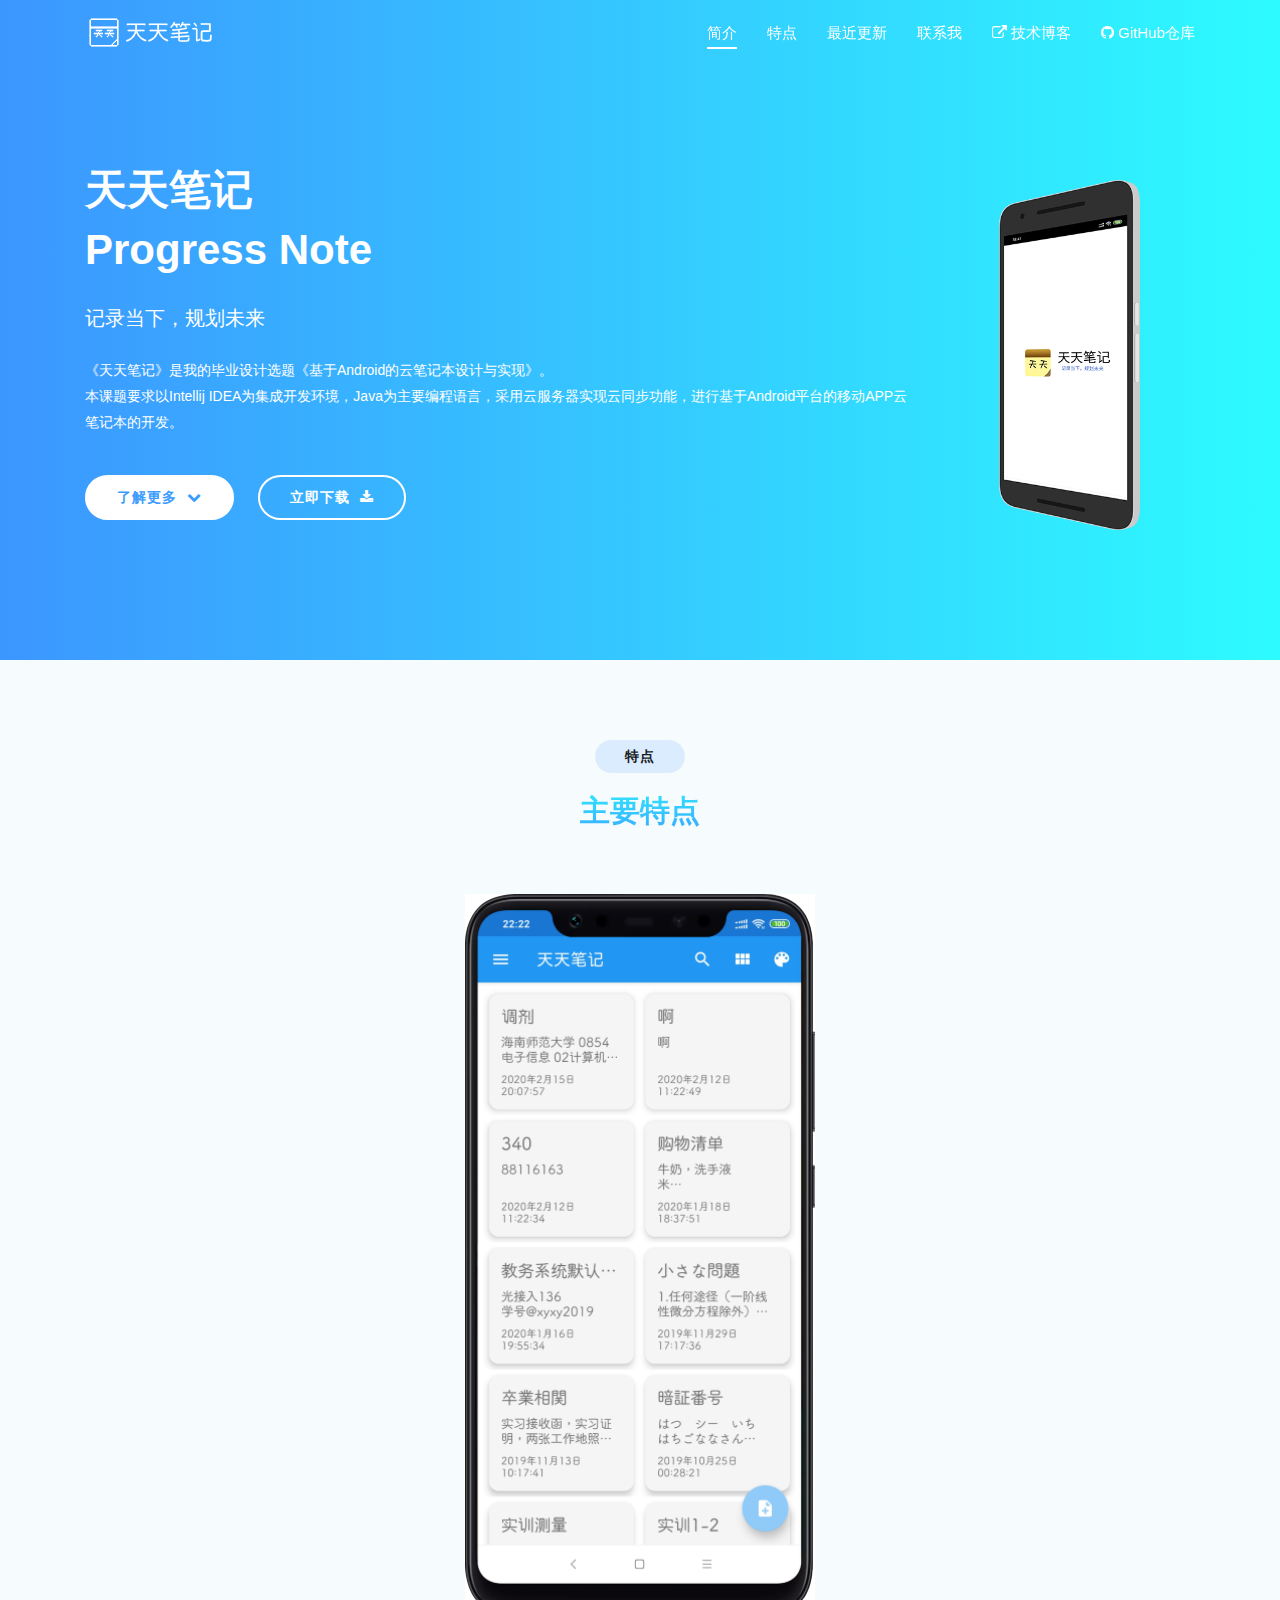
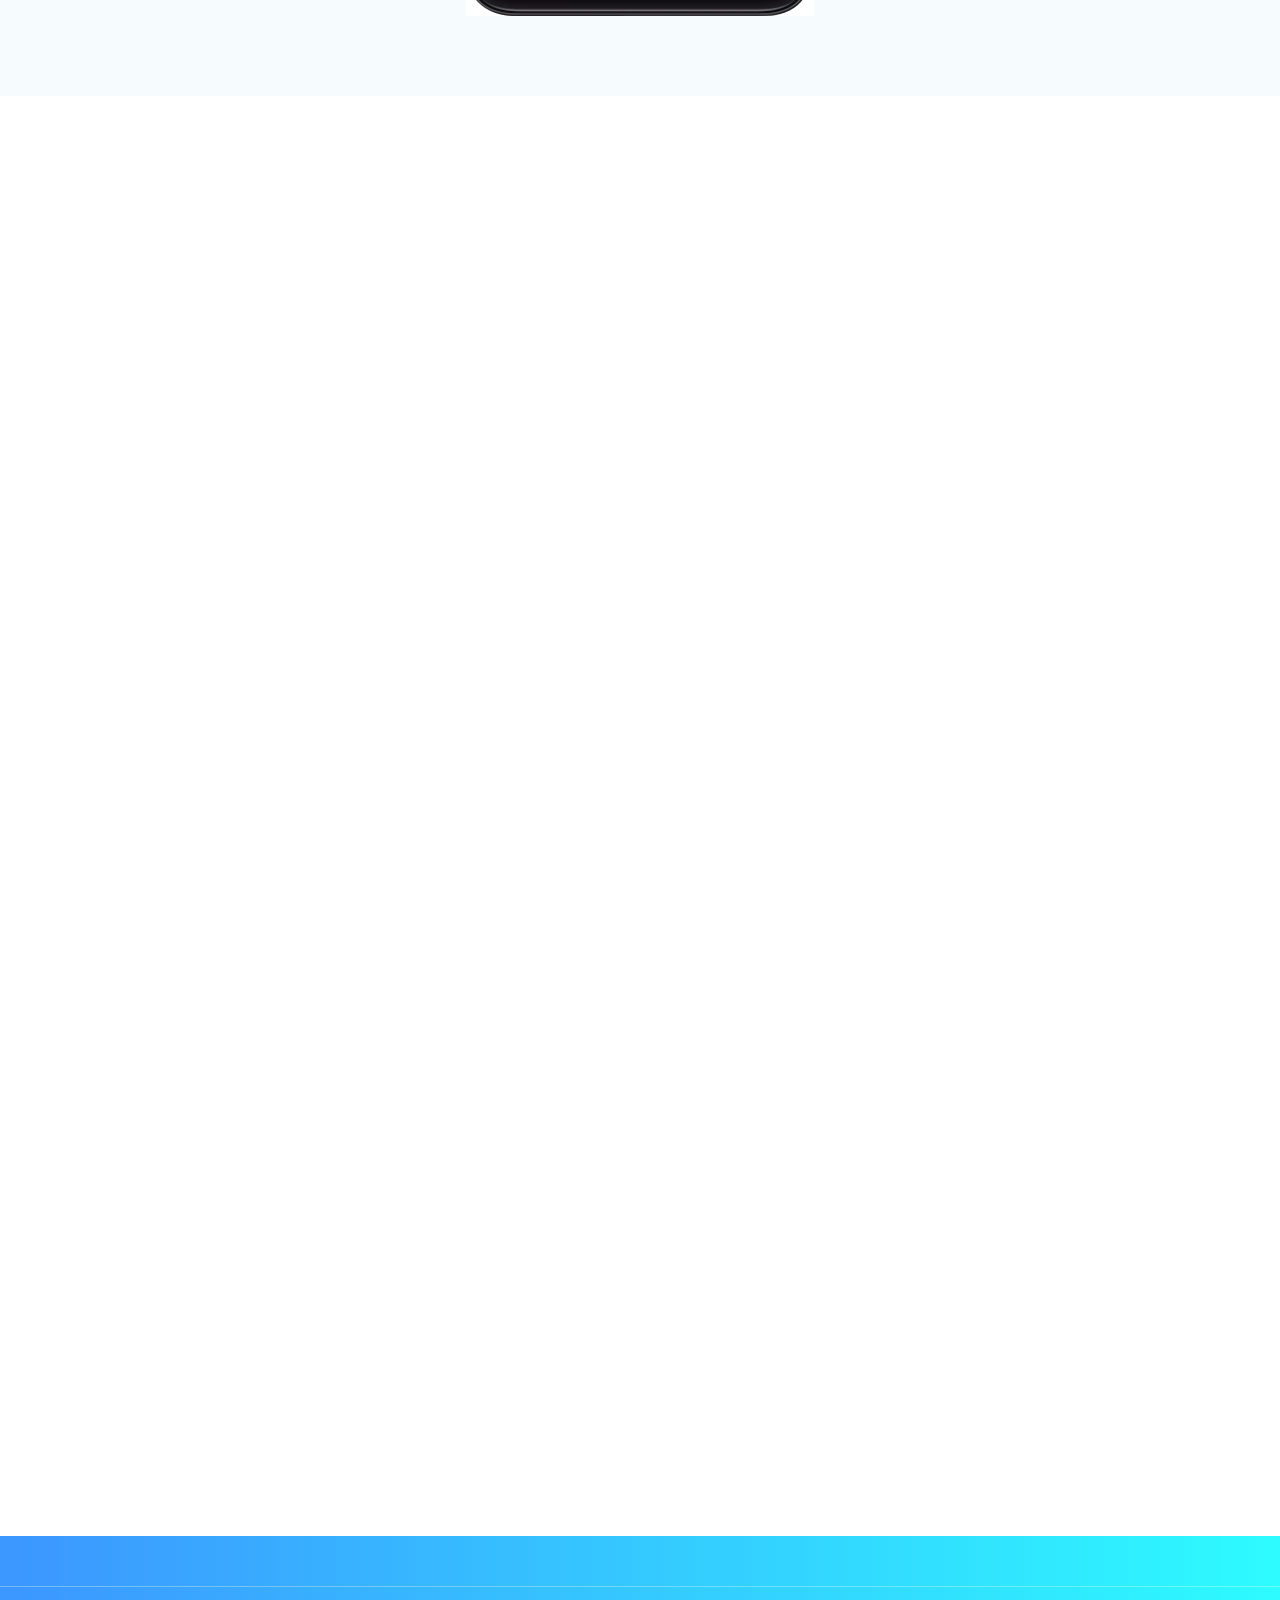
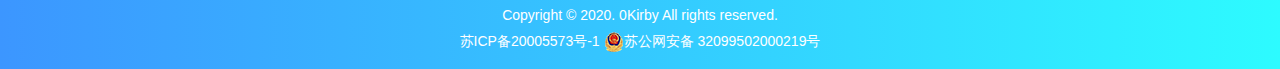
==== commit b91a1e54: "update to 2.12.1" ====
--- a/index.html
+++ b/index.html
@@ -69,7 +69,7 @@
 						<p style="font-size:20px">记录当下，规划未来</p>
 						<p><br></p>
 						<p>《天天笔记》是我的毕业设计选题《基于Android的云笔记本设计与实现》。<br>
-							本课题要求以Android Studio为集成开发环境，Java为主要编程语言，采用云服务器实现云同步功能，进行基于Android平台的移动APP云笔记本的开发。</p>
+							本课题要求以Intellij IDEA为集成开发环境，Java为主要编程语言，采用云服务器实现云同步功能，进行基于Android平台的移动APP云笔记本的开发。</p>
 						<div class="header-button">
 							<a href="#app-features" class="btn btn-border-filled page-scroll">
 								了解更多<i class="fa fa-chevron-down"></i></a>
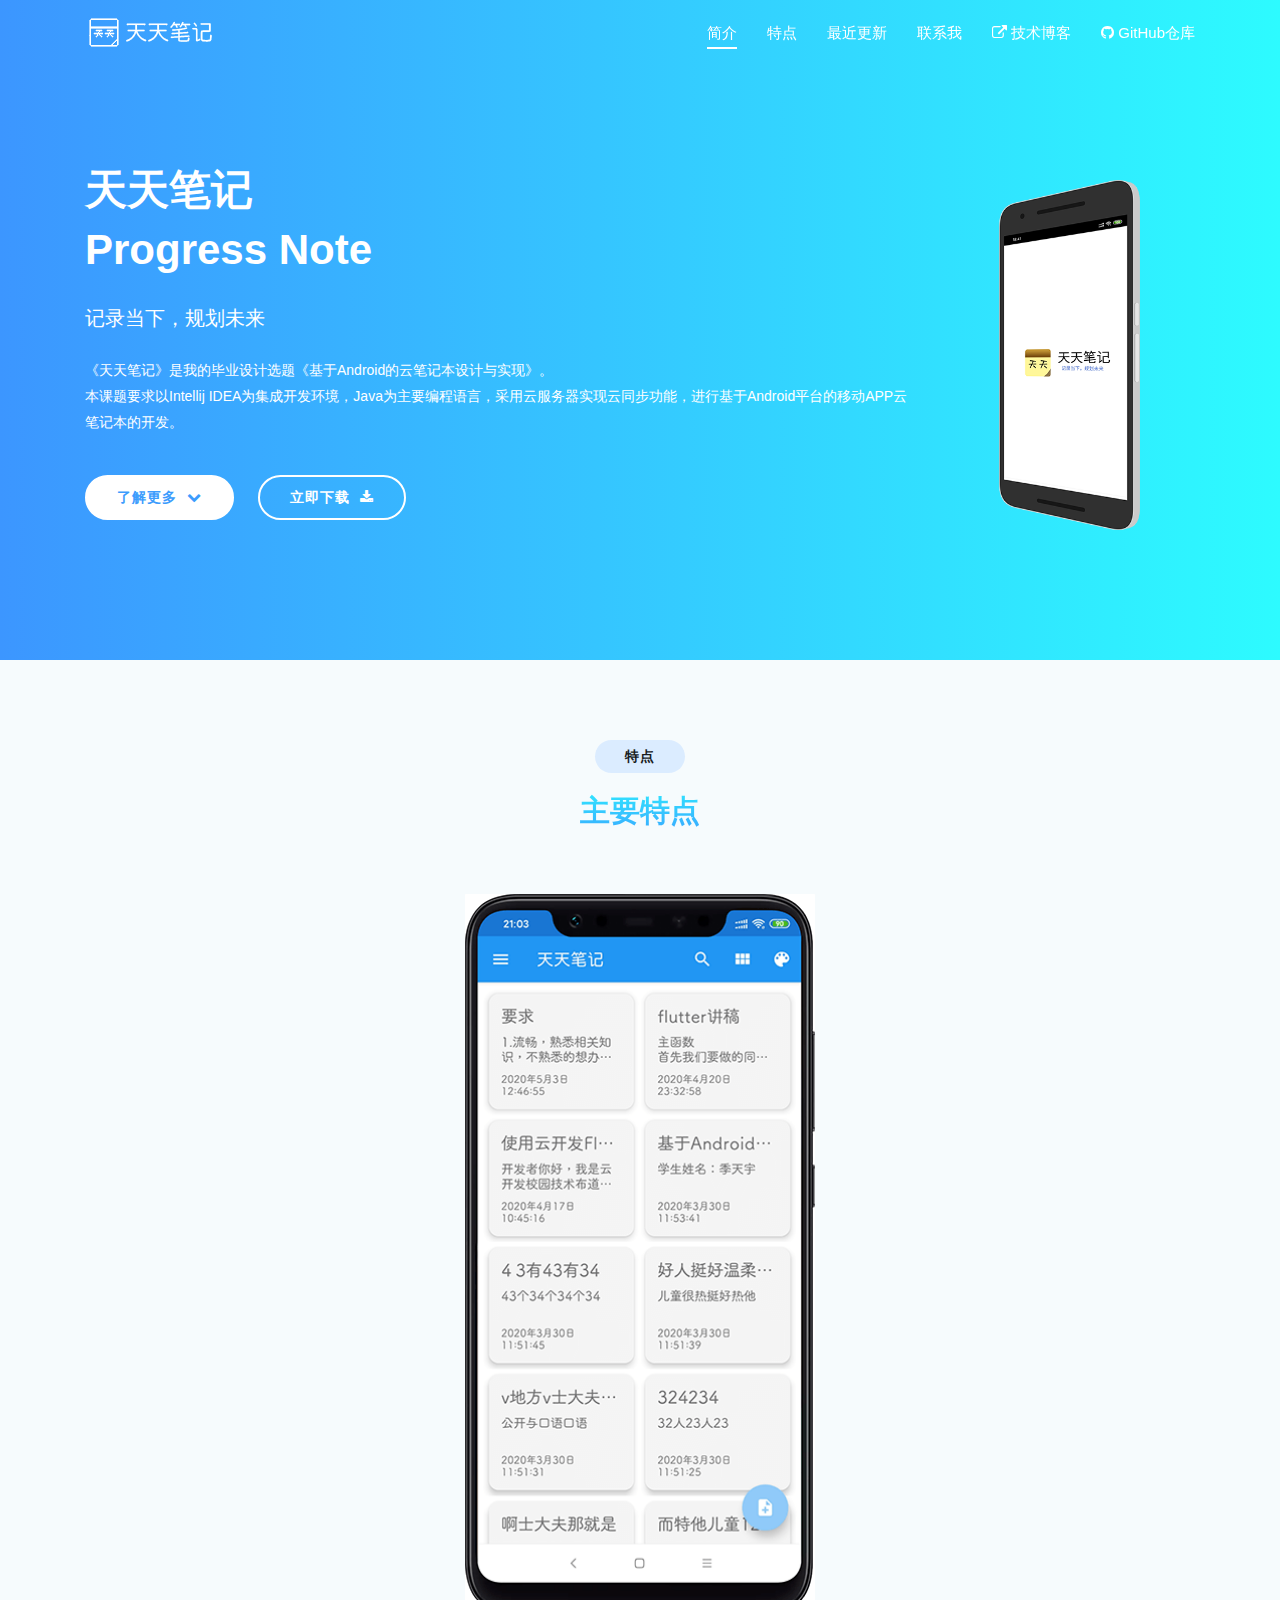
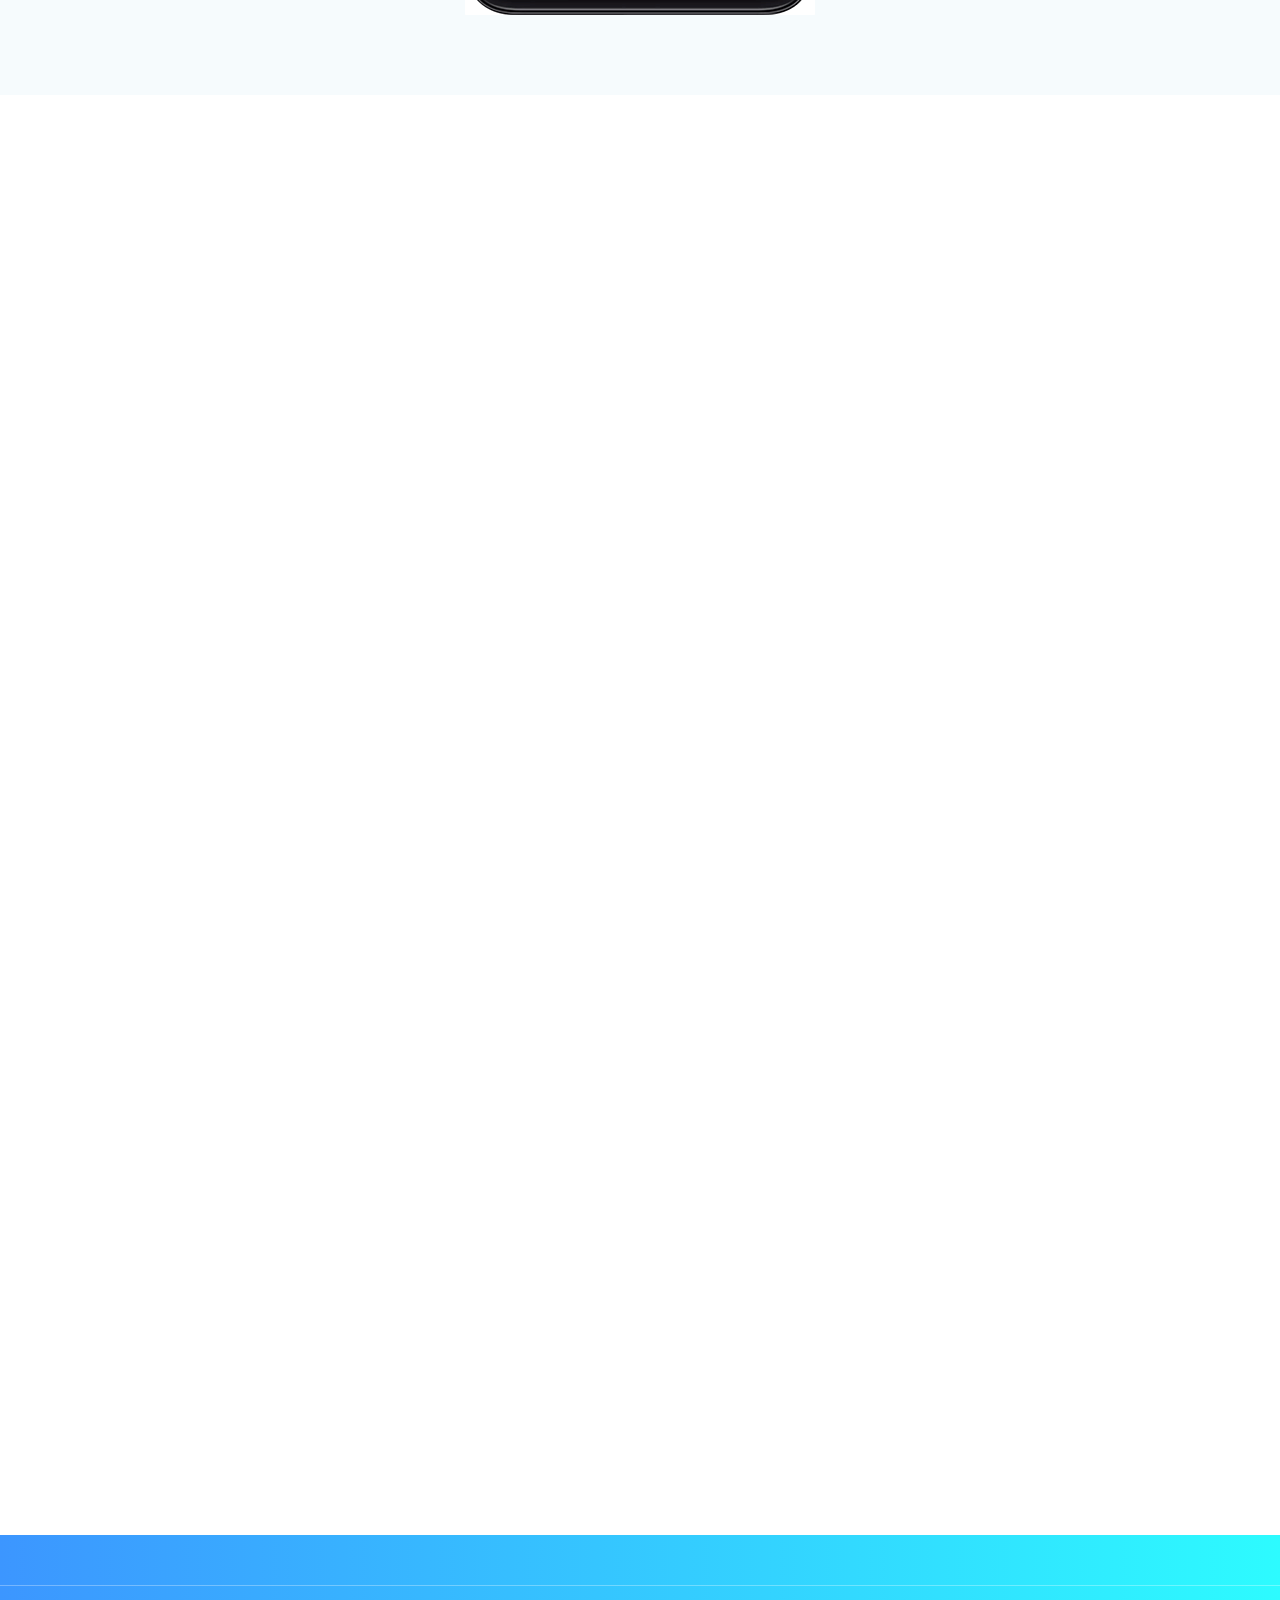
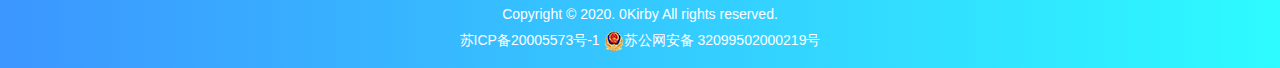
==== commit 04a200bd: "Update to v2.14.2" ====
--- a/index.html
+++ b/index.html
@@ -235,7 +235,7 @@
 							<div class="site-info text-center">
 								<p>Copyright &copy; 2020. 0Kirby All rights reserved.</p>
 								<p>
-									<a href="http://www.beian.miit.gov.cn/" target="_blank"
+									<a href="https://beian.miit.gov.cn/" target="_blank"
 										class="text">苏ICP备20005573号-1</a>
 									<a href="http://www.beian.gov.cn/portal/registerSystemInfo?recordcode=32099502000219"
 										target="_blank" class="text"><img src="/img/beian.png" />苏公网安备 32099502000219号
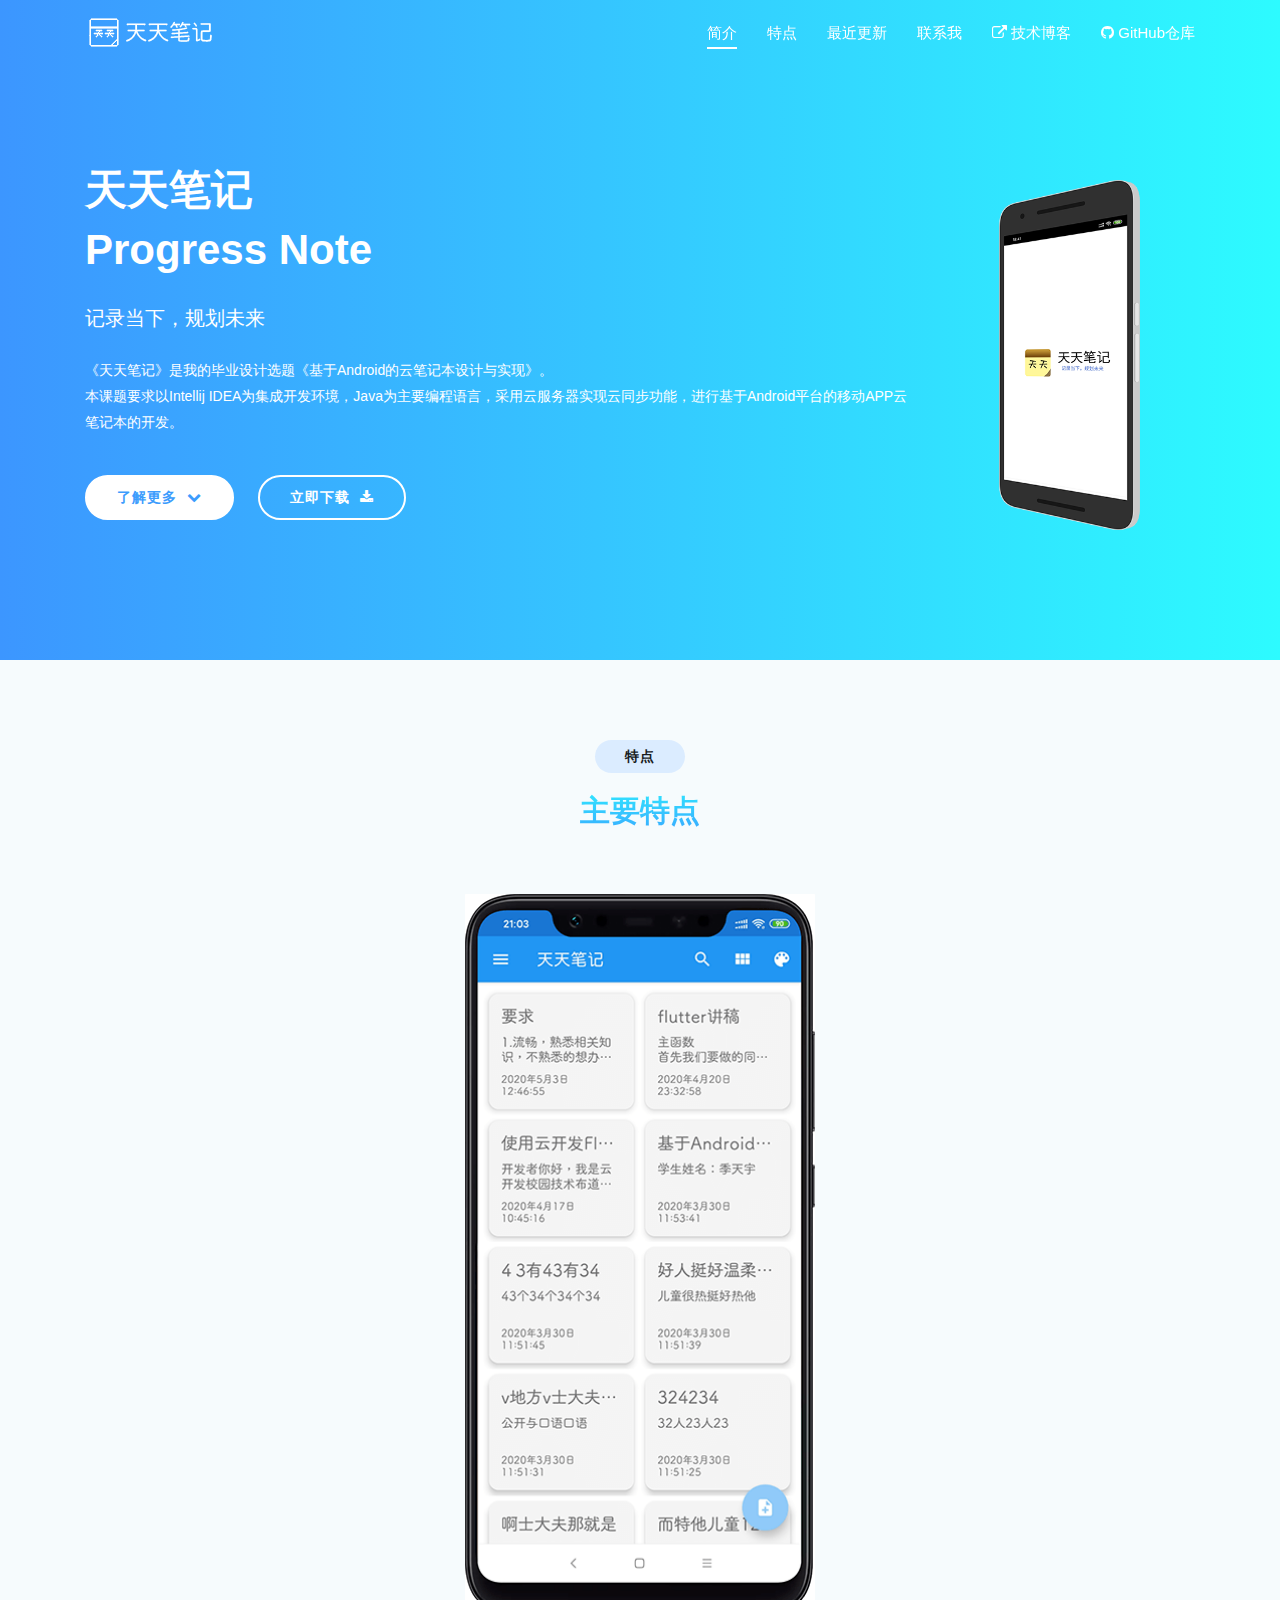
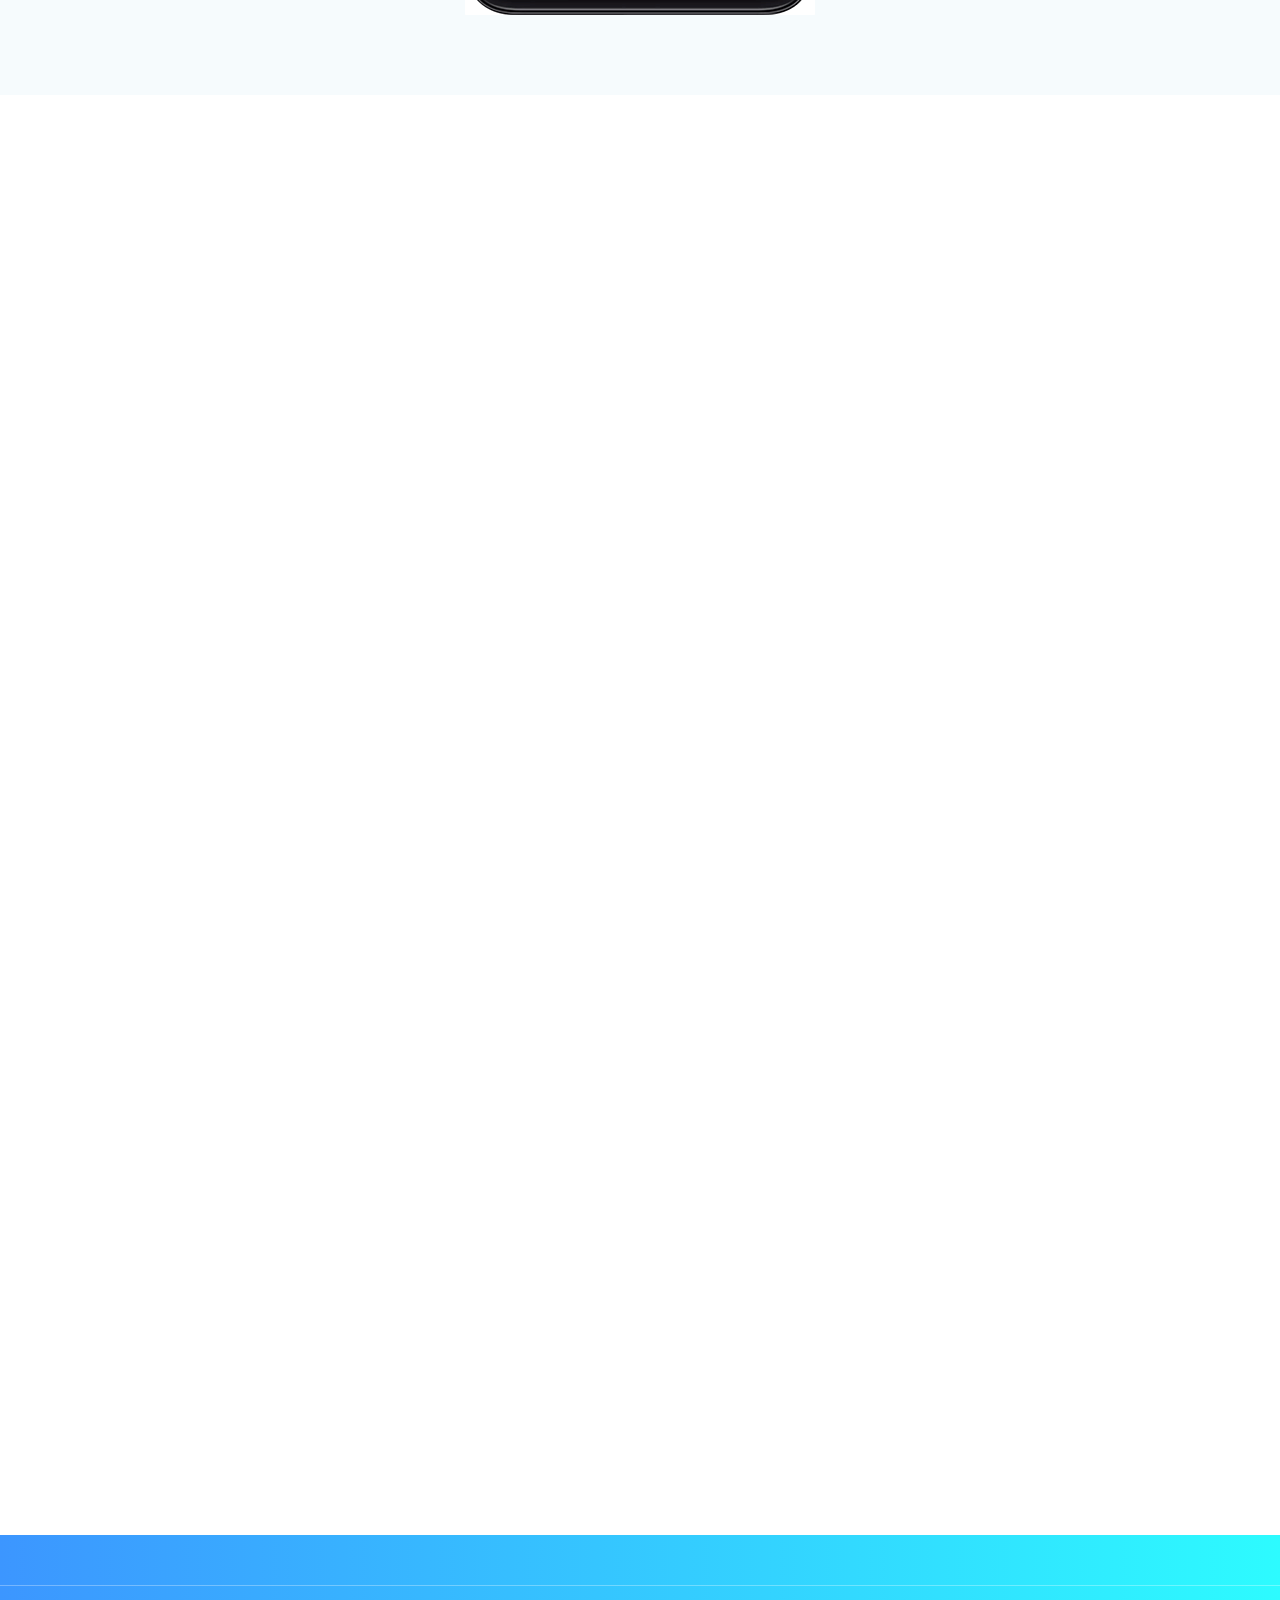
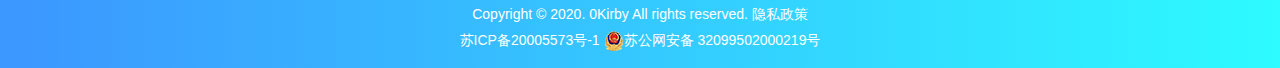
==== commit 05ba53cc: "Update to v3.0.0;Add privacy policy" ====
--- a/index.html
+++ b/index.html
@@ -233,7 +233,8 @@
 					<div class="row">
 						<div class="col-md-12">
 							<div class="site-info text-center">
-								<p>Copyright &copy; 2020. 0Kirby All rights reserved.</p>
+								<p>Copyright &copy; 2020. 0Kirby All rights reserved.<a href="privacy.html" target="_blank"
+									class="text"> 隐私政策</a></p>
 								<p>
 									<a href="https://beian.miit.gov.cn/" target="_blank"
 										class="text">苏ICP备20005573号-1</a>
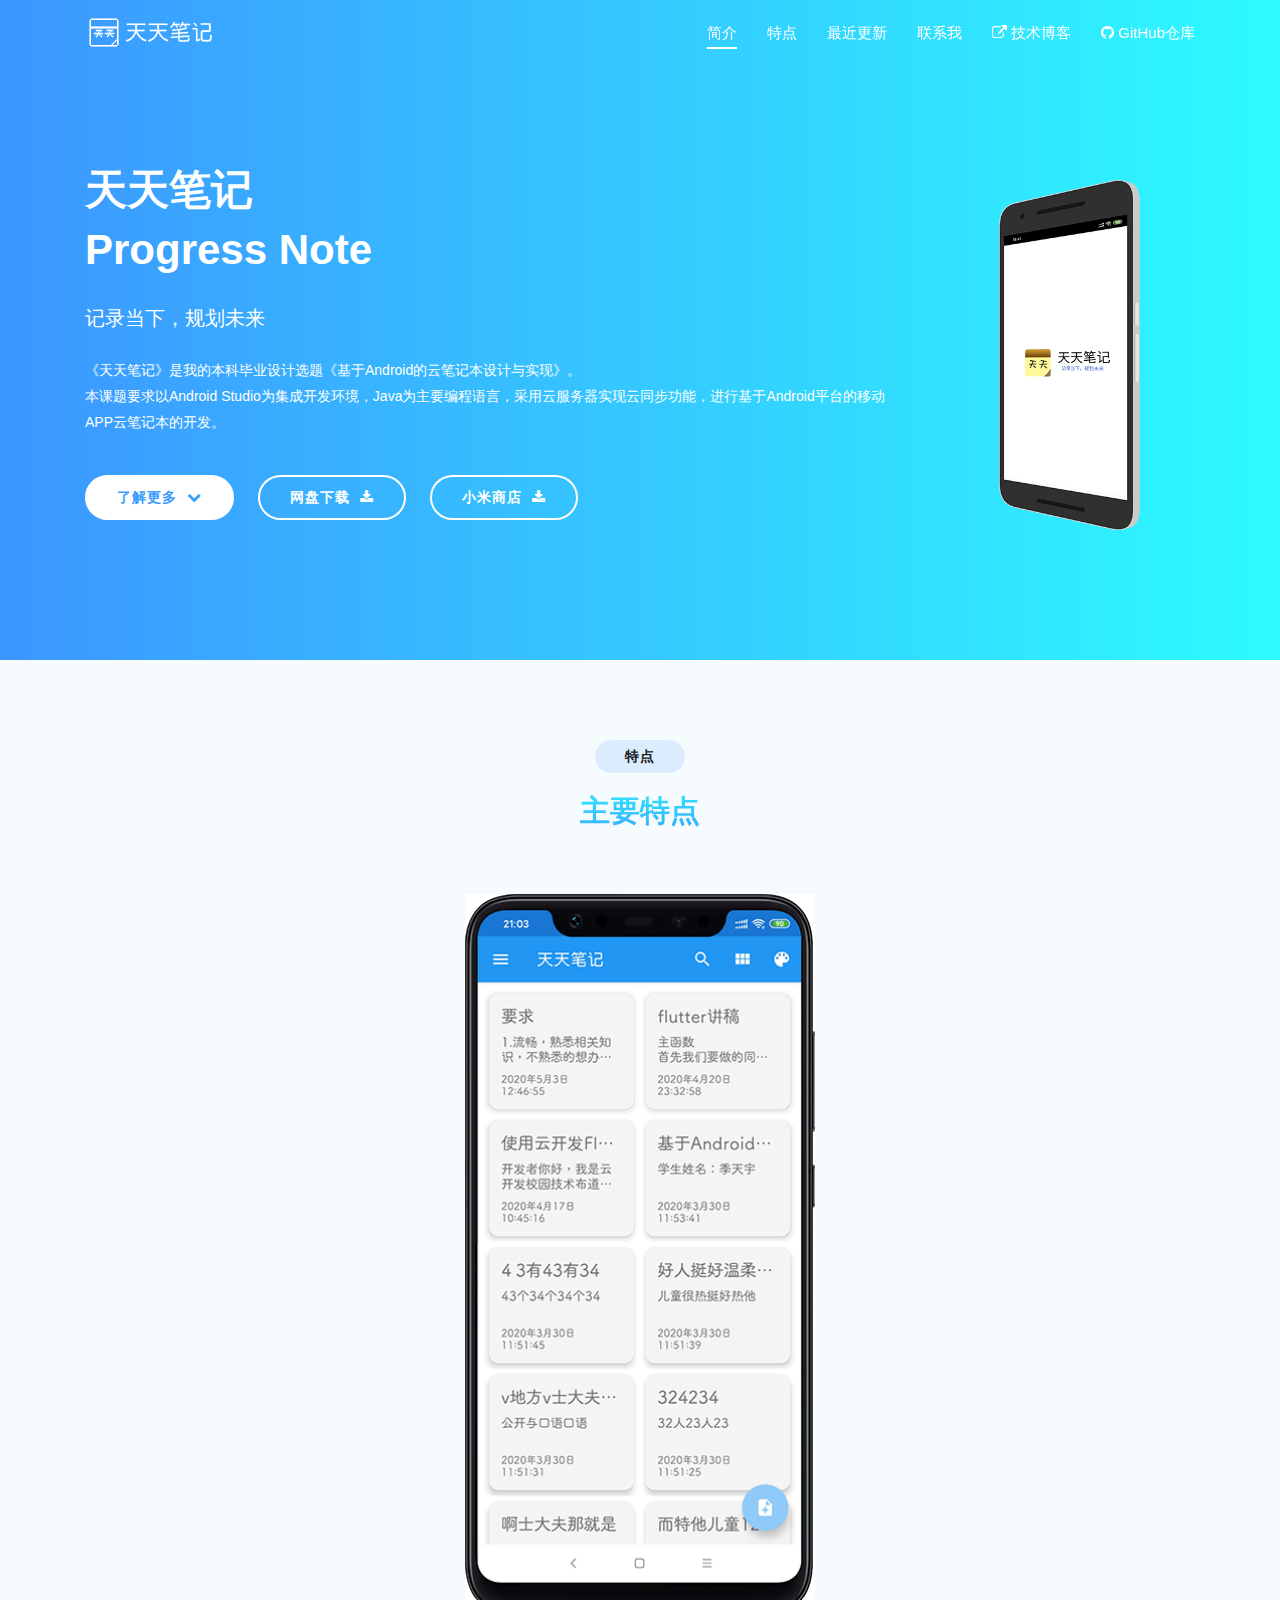
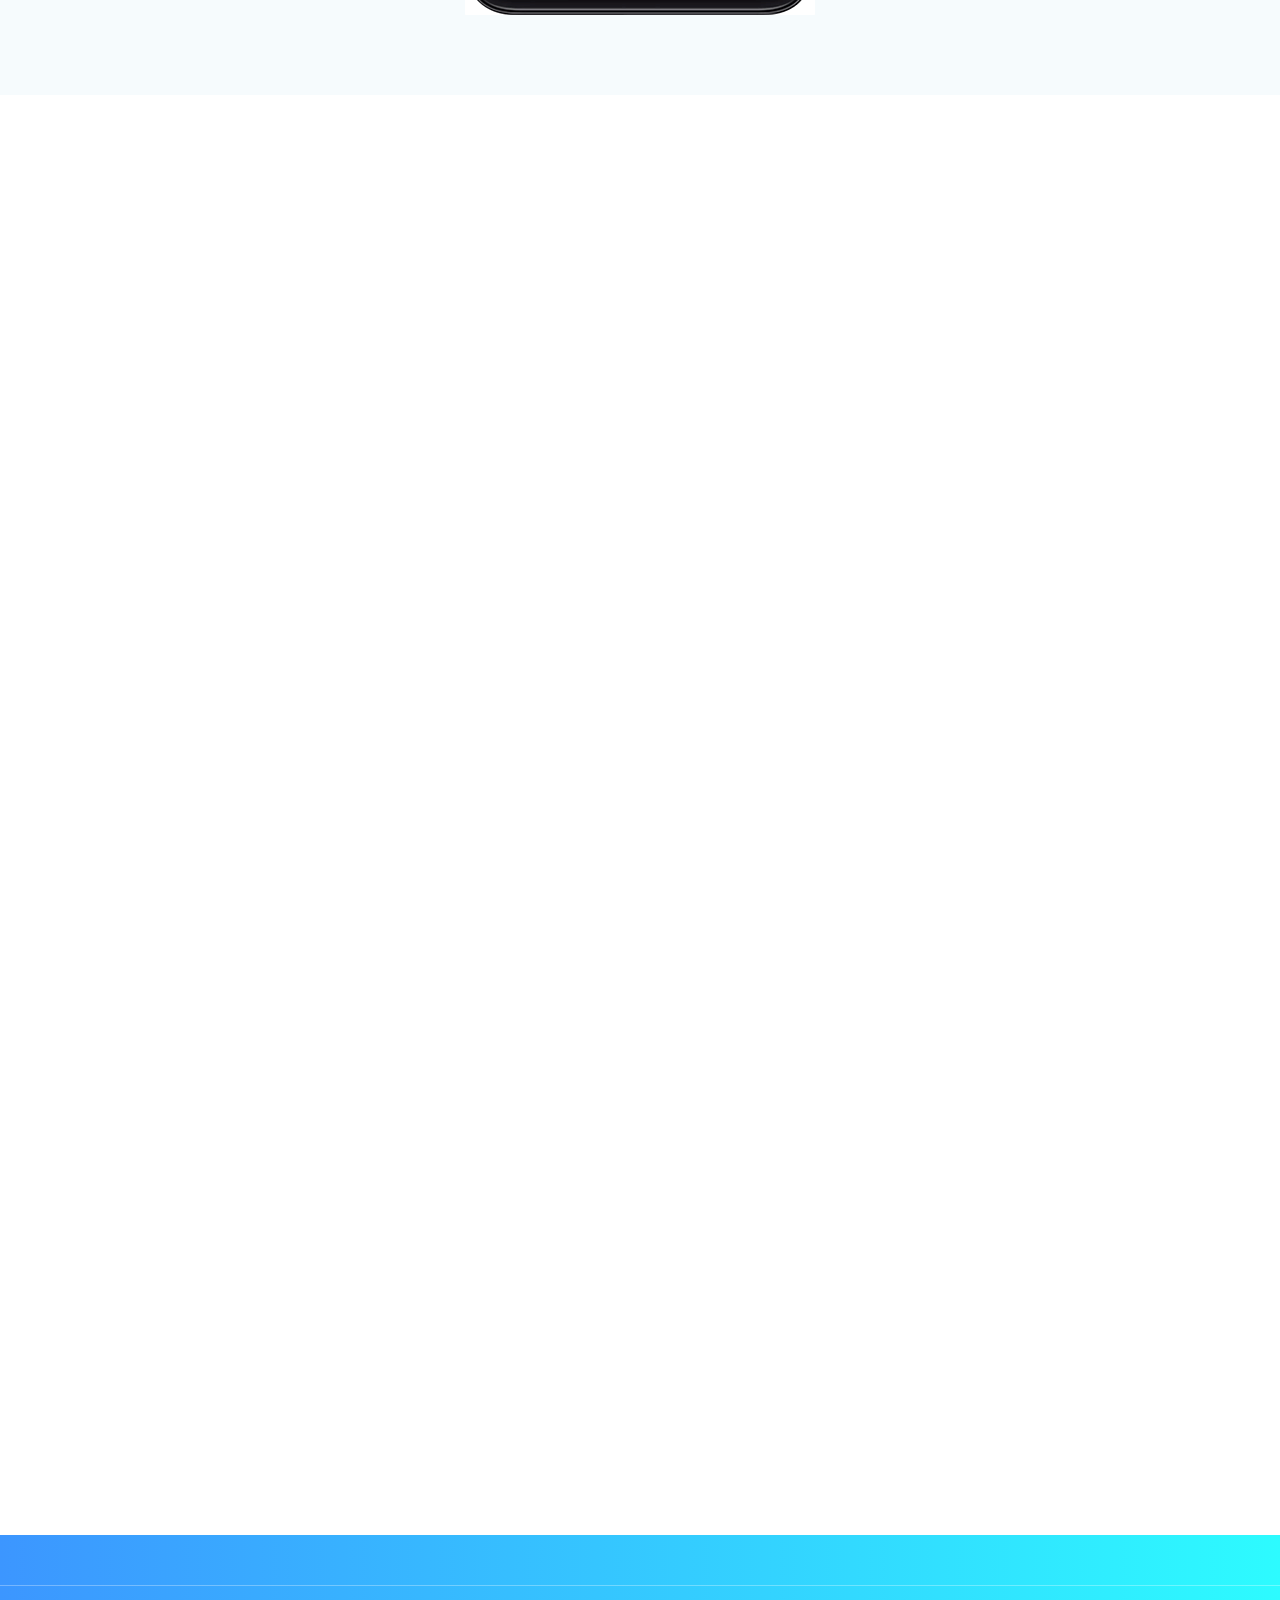
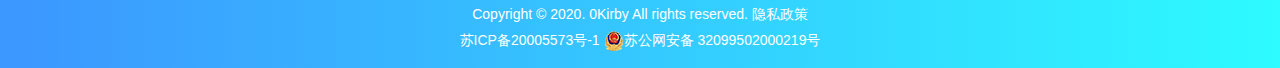
==== commit 68faf322: "Update to v3.0.1" ====
--- a/index.html
+++ b/index.html
@@ -68,12 +68,14 @@
 						<h2 class="head-title">天天笔记<br>Progress Note</h2>
 						<p style="font-size:20px">记录当下，规划未来</p>
 						<p><br></p>
-						<p>《天天笔记》是我的毕业设计选题《基于Android的云笔记本设计与实现》。<br>
-							本课题要求以Intellij IDEA为集成开发环境，Java为主要编程语言，采用云服务器实现云同步功能，进行基于Android平台的移动APP云笔记本的开发。</p>
+						<p>《天天笔记》是我的本科毕业设计选题《基于Android的云笔记本设计与实现》。<br>
+							本课题要求以Android Studio为集成开发环境，Java为主要编程语言，采用云服务器实现云同步功能，进行基于Android平台的移动APP云笔记本的开发。</p>
 						<div class="header-button">
 							<a href="#app-features" class="btn btn-border-filled page-scroll">
 								了解更多<i class="fa fa-chevron-down"></i></a>
-							<a href id="downloadLink"="https://www.lanzous.com/b00z6tqre" class="btn btn-border">立即下载<i
+							<a href id="downloadLink"="https://www.lanzous.com/b00z6tqre" class="btn btn-border">网盘下载<i
+									class="fa fa-download"></i></a>
+							<a href="https://app.mi.com/details?id=cn.zerokirby.note" class="btn btn-border">小米商店<i
 									class="fa fa-download"></i></a>
 						</div>
 					</div>
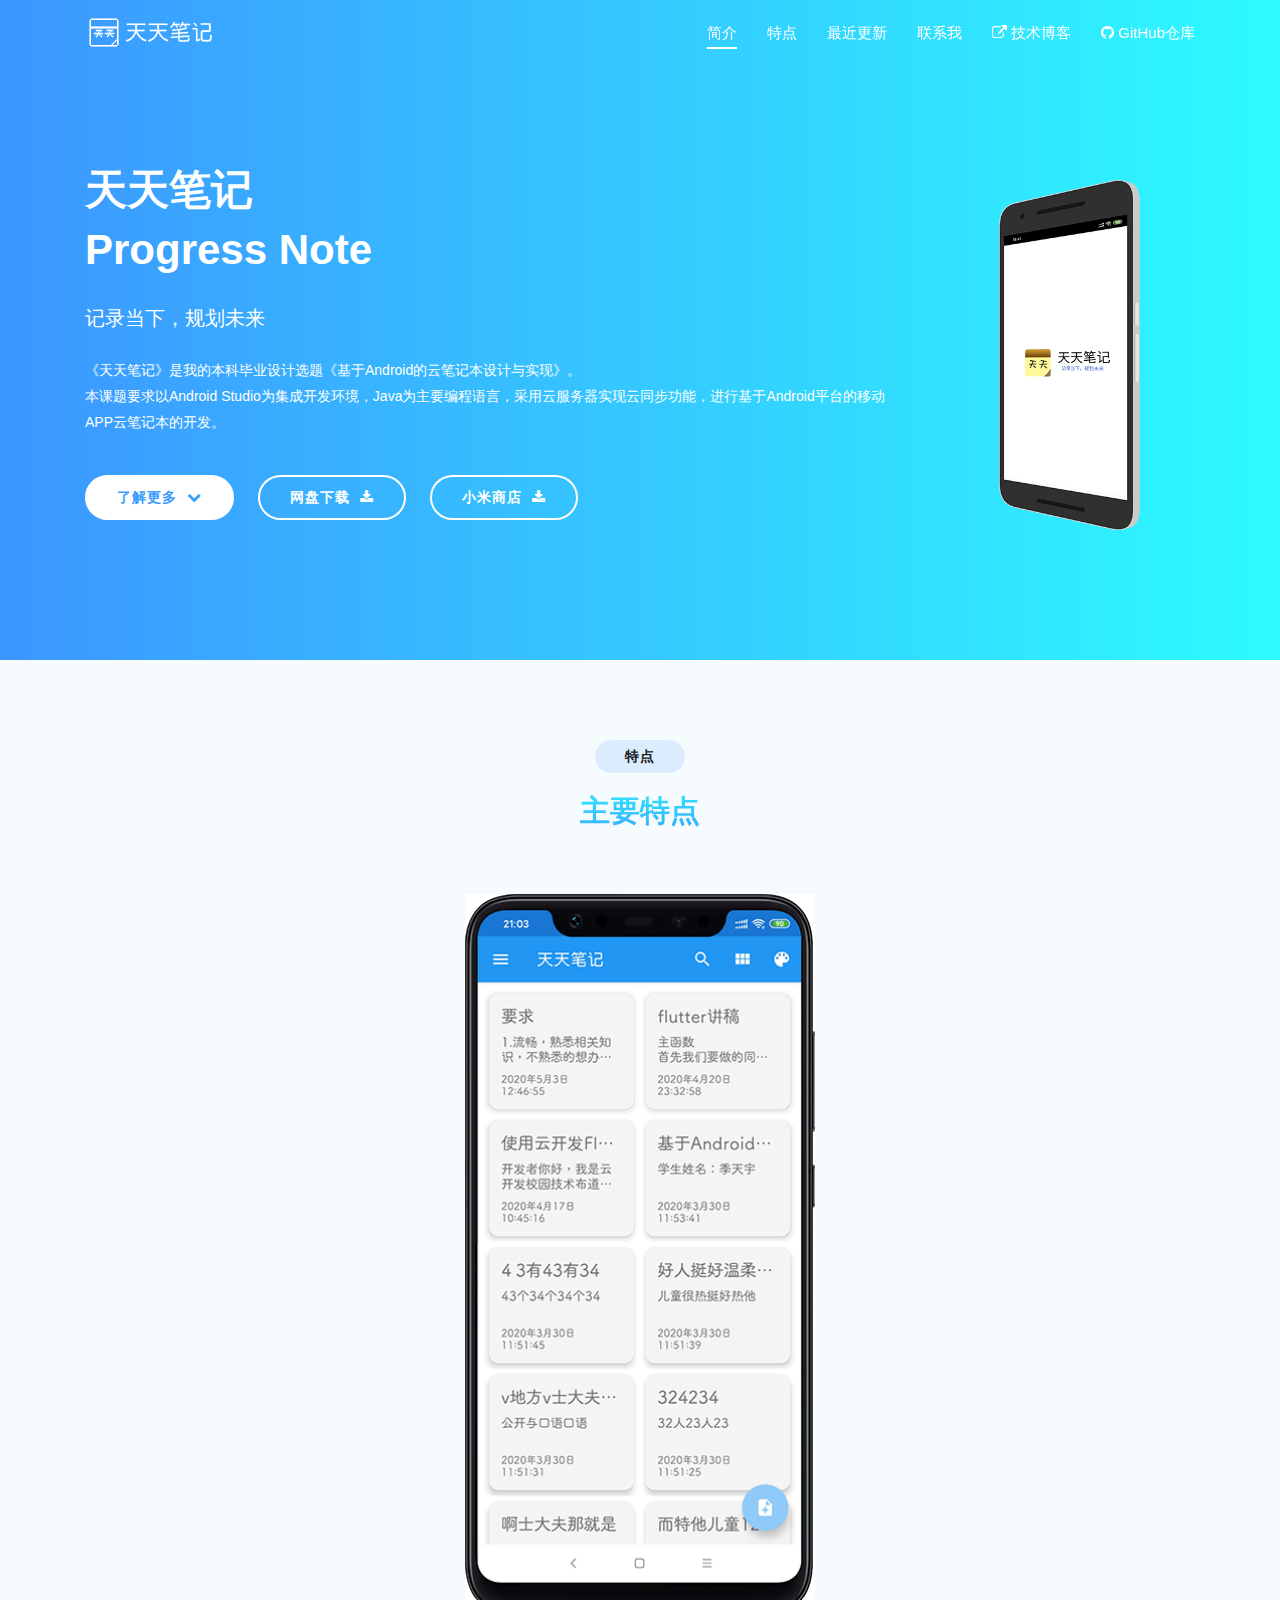
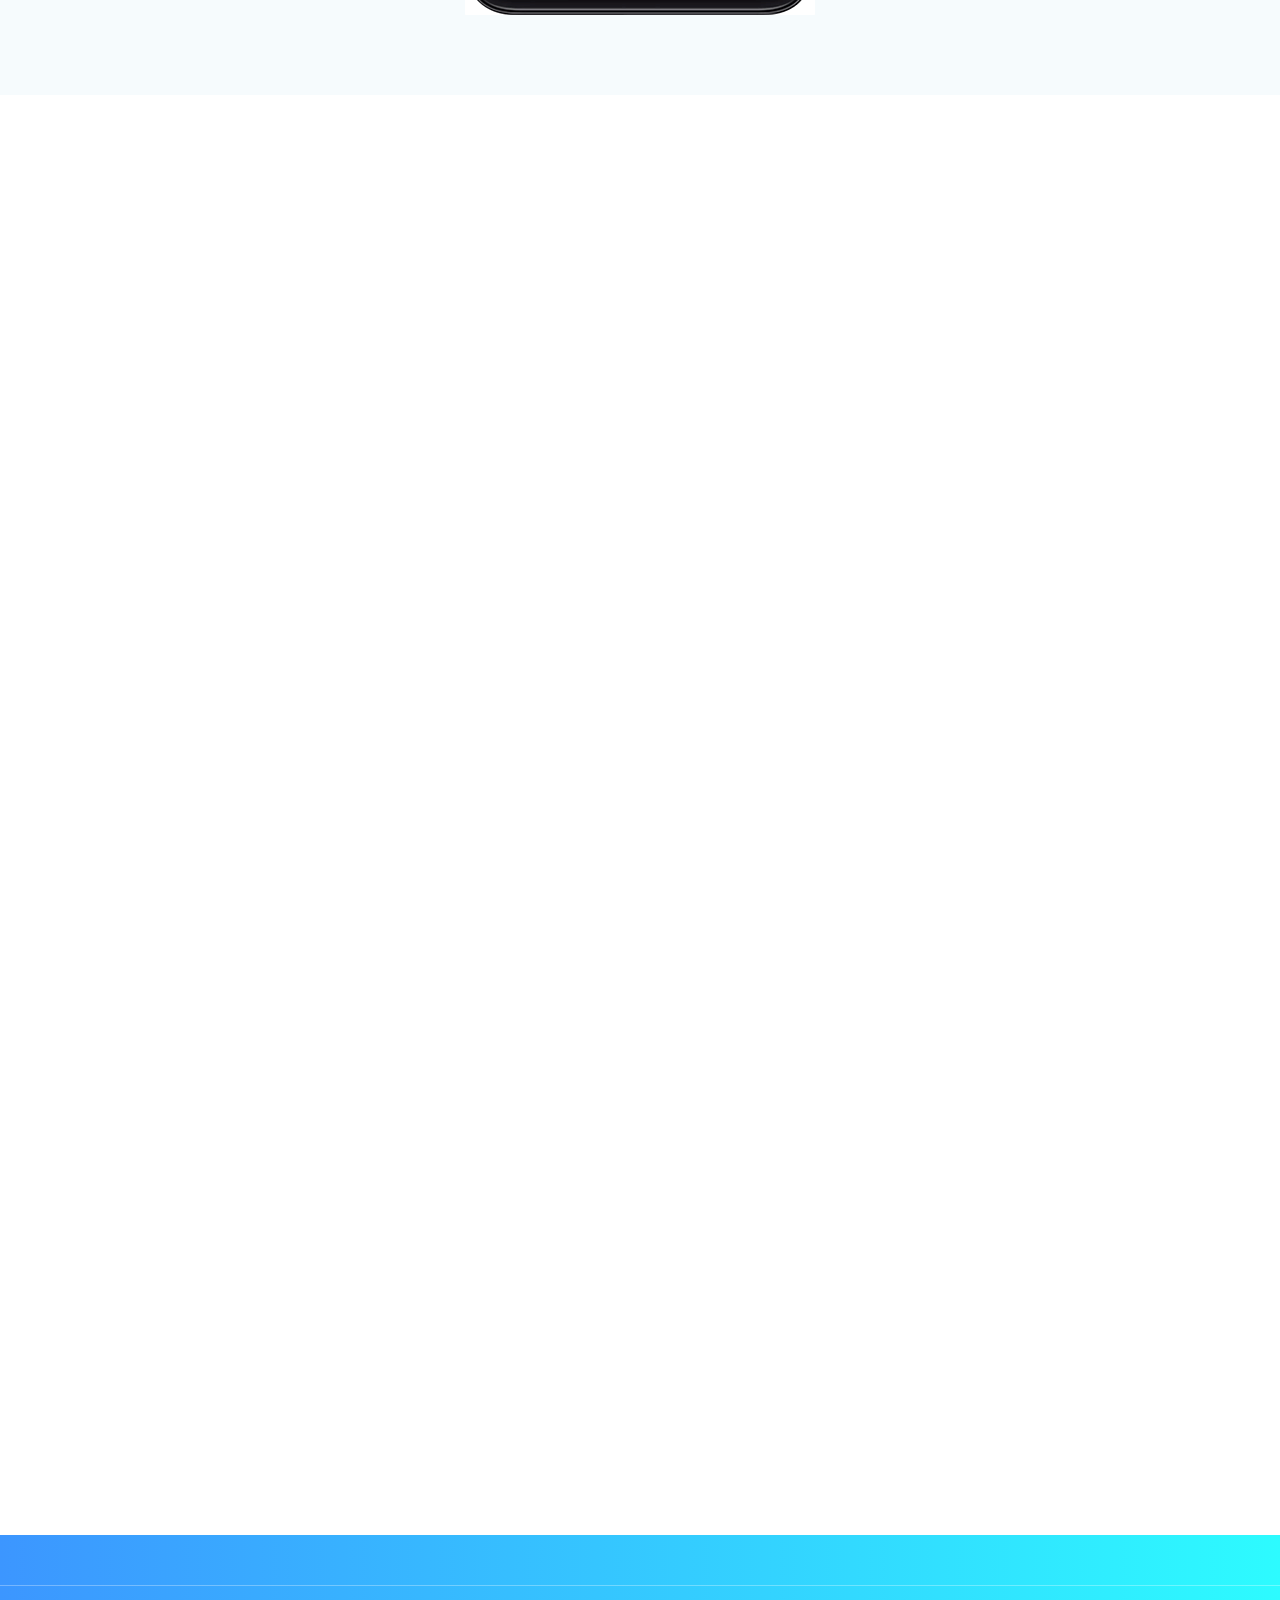
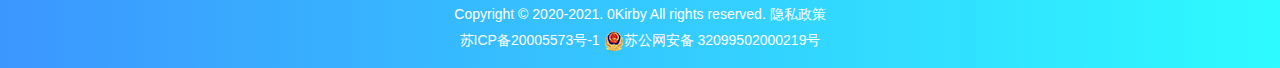
==== commit 1c812025: "Update copyright" ====
--- a/index.html
+++ b/index.html
@@ -235,7 +235,7 @@
 					<div class="row">
 						<div class="col-md-12">
 							<div class="site-info text-center">
-								<p>Copyright &copy; 2020. 0Kirby All rights reserved.<a href="privacy.html" target="_blank"
+								<p>Copyright &copy; 2020-2021. 0Kirby All rights reserved.<a href="privacy.html" target="_blank"
 									class="text"> 隐私政策</a></p>
 								<p>
 									<a href="https://beian.miit.gov.cn/" target="_blank"
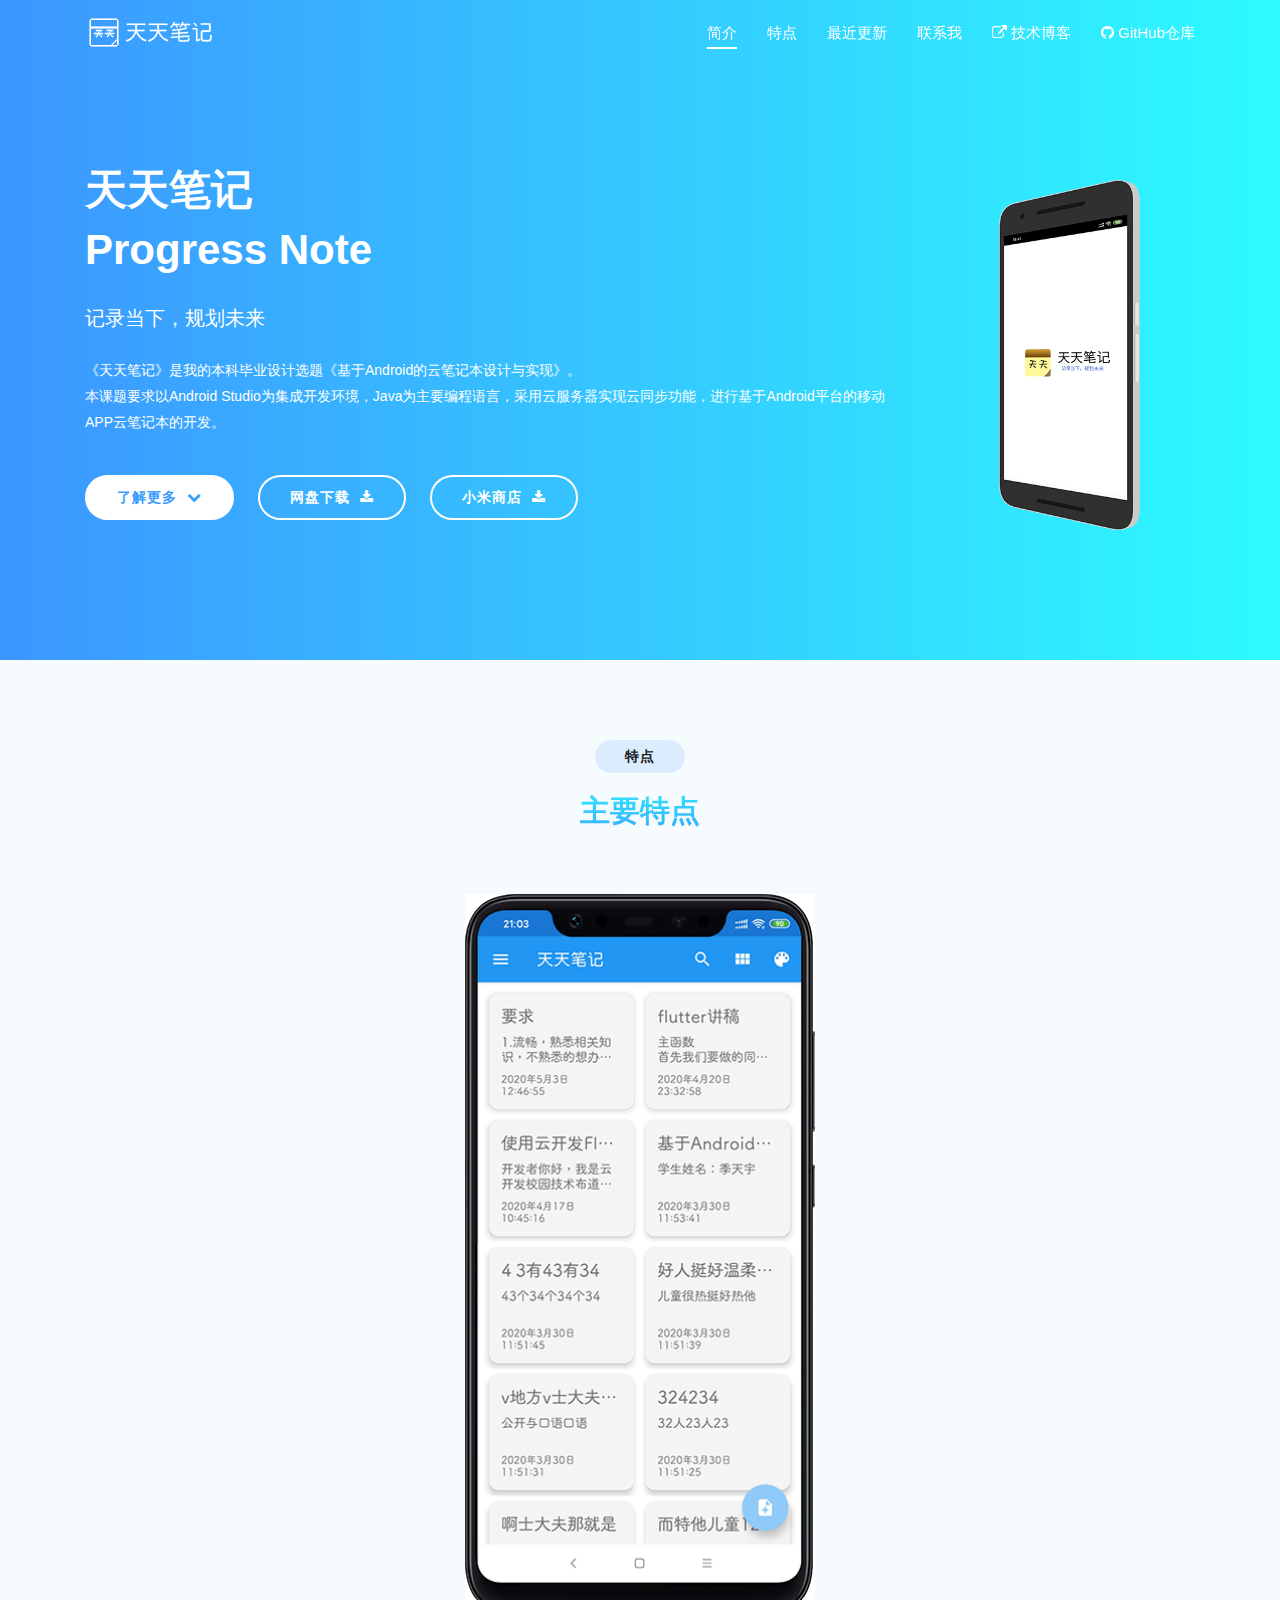
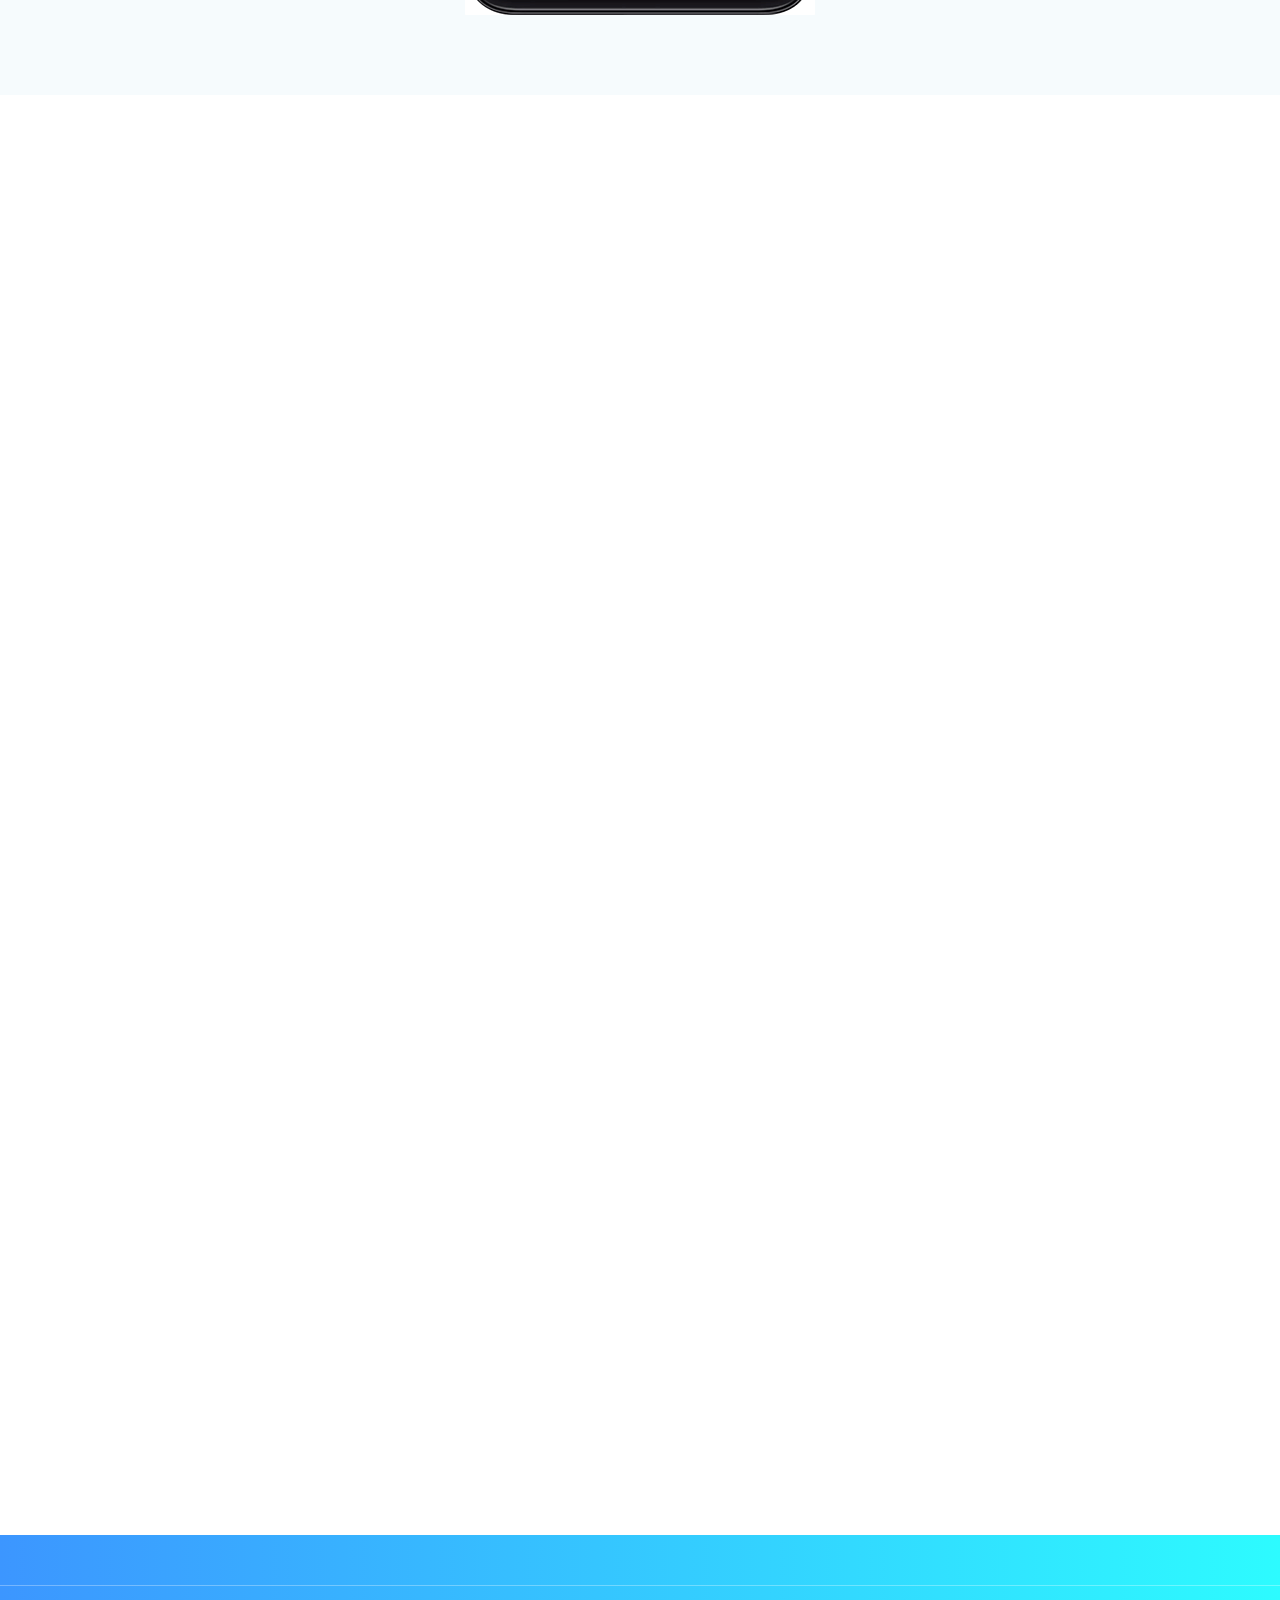
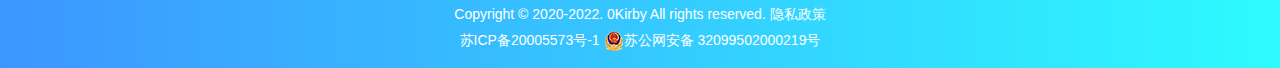
==== commit 3dc76f89: "Update to v3.0.8" ====
--- a/index.html
+++ b/index.html
@@ -235,7 +235,7 @@
 					<div class="row">
 						<div class="col-md-12">
 							<div class="site-info text-center">
-								<p>Copyright &copy; 2020-2021. 0Kirby All rights reserved.<a href="privacy.html" target="_blank"
+								<p>Copyright &copy; 2020-2022. 0Kirby All rights reserved.<a href="privacy.html" target="_blank"
 									class="text"> 隐私政策</a></p>
 								<p>
 									<a href="https://beian.miit.gov.cn/" target="_blank"
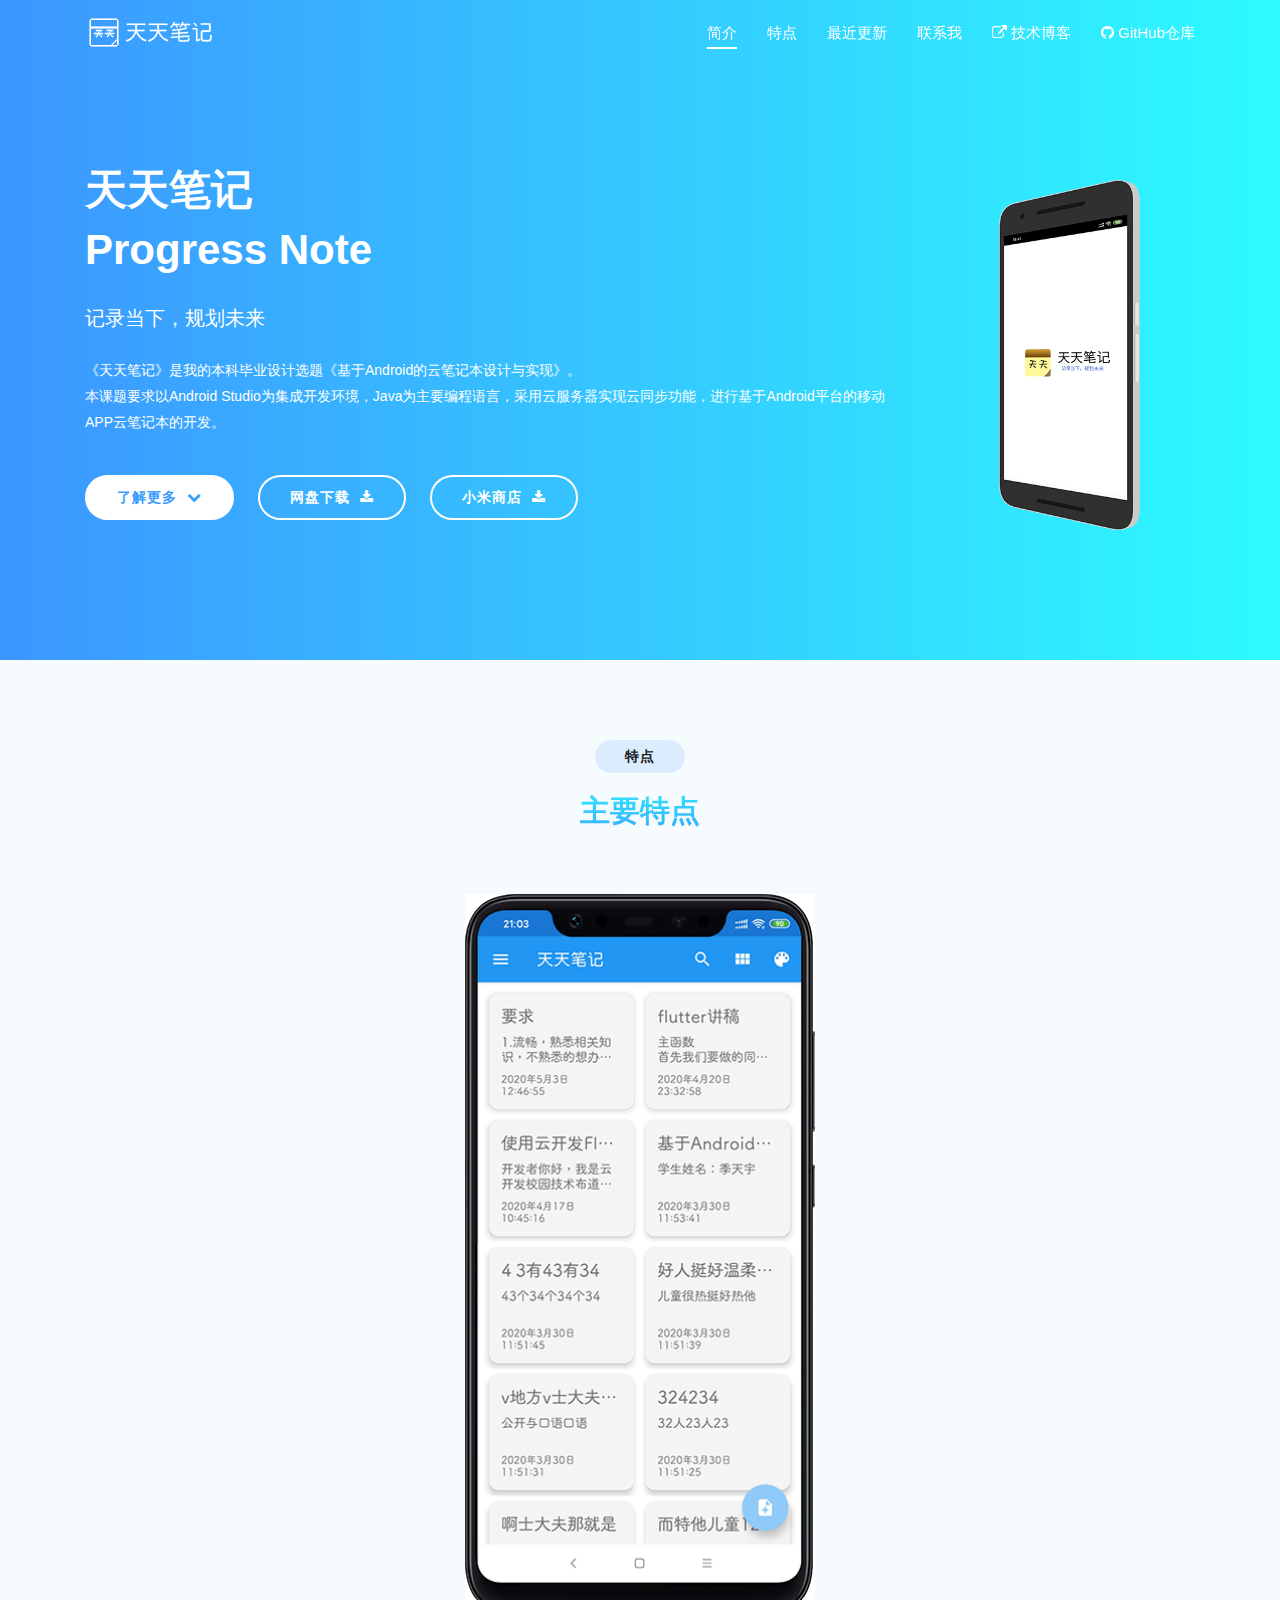
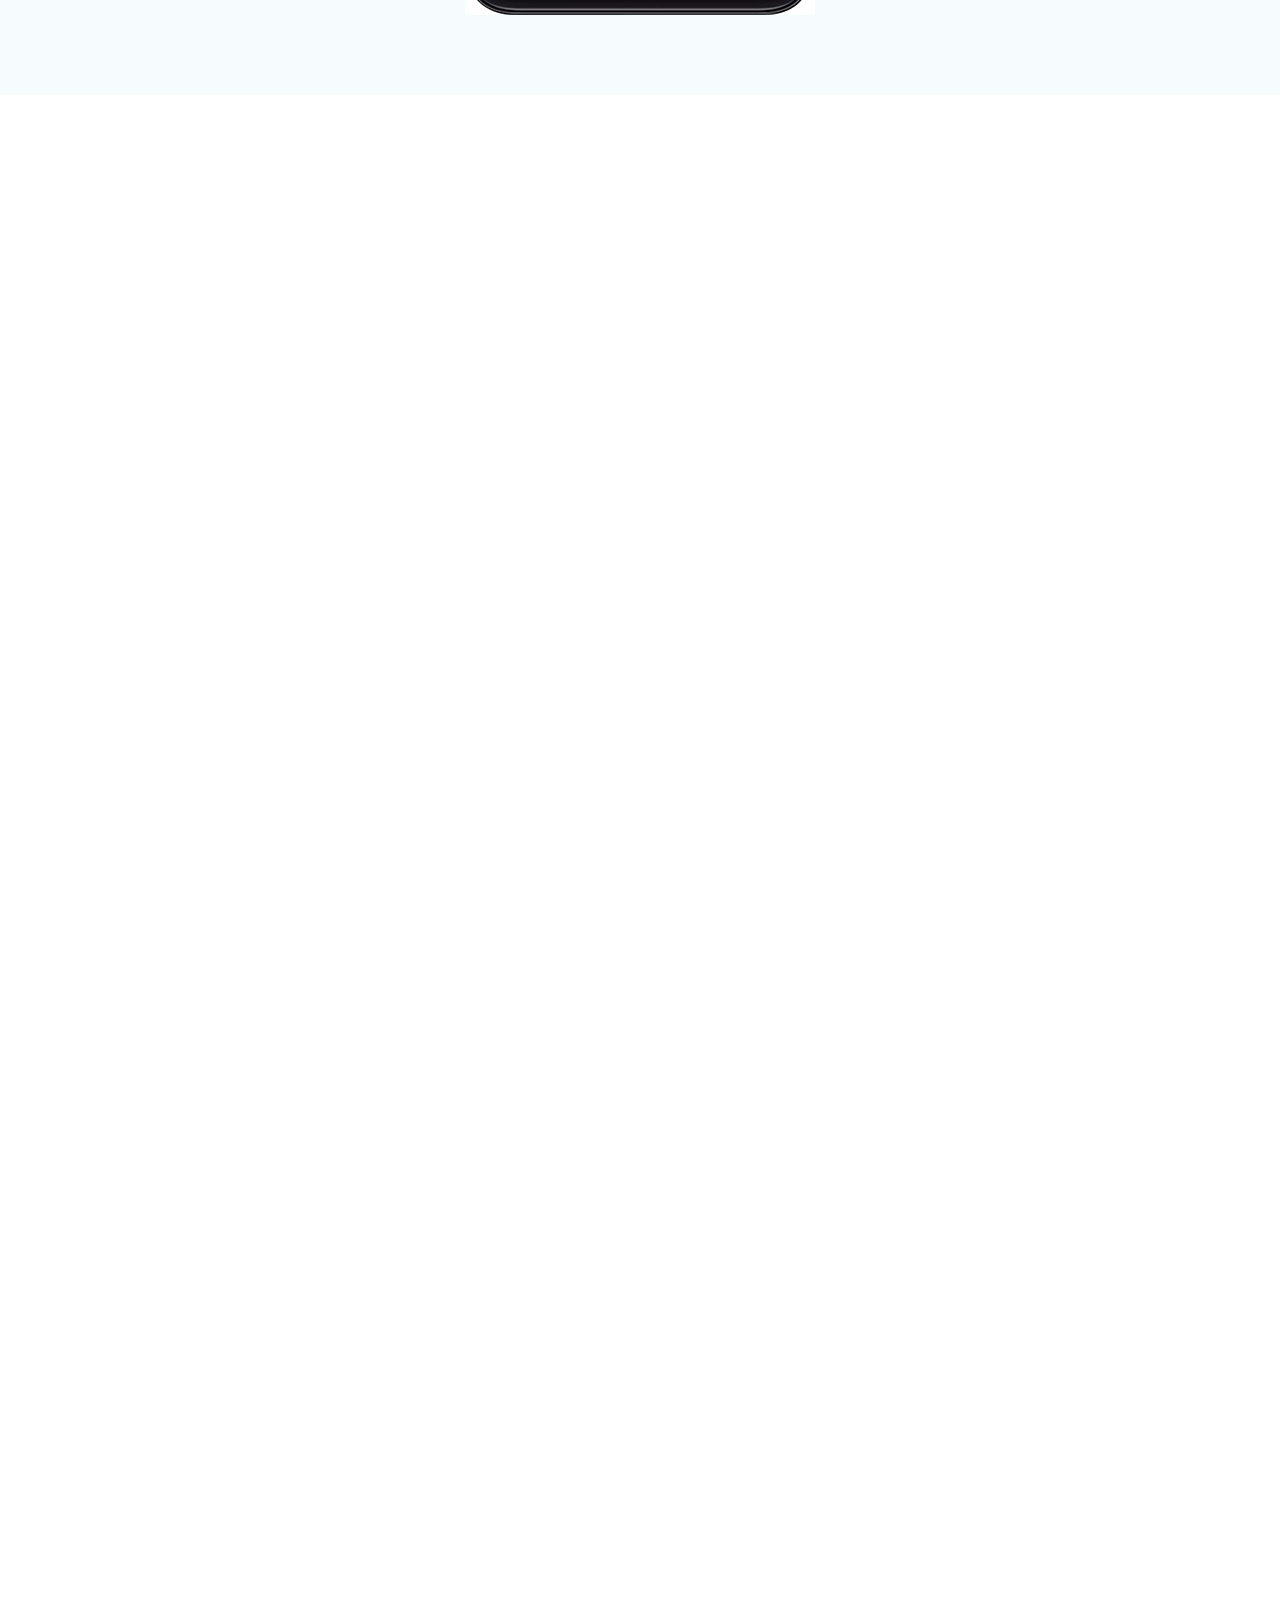
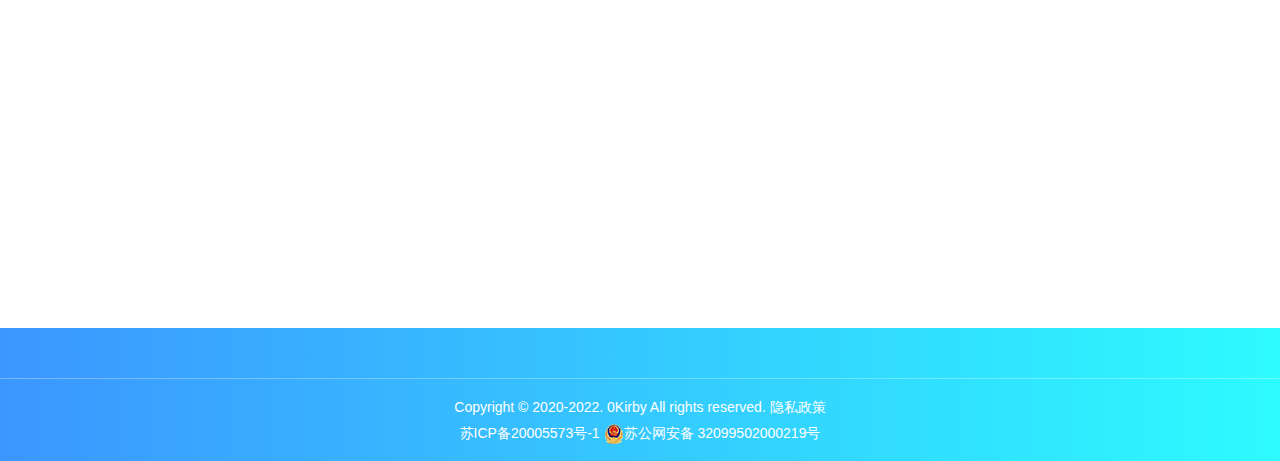
==== commit 6c2567c5: "Update to v3.1.0" ====
--- a/index.html
+++ b/index.html
@@ -127,7 +127,7 @@
 							</span>
 							<div class="text">
 								<h4>兼容性强</h4>
-								<p>从Android 5.0(21)直至最新的Android Q(29),均能完美支持</p>
+								<p>从Android 5.0(21)直至最新的Android S(31),均能完美支持</p>
 							</div>
 						</div>
 					</div>
